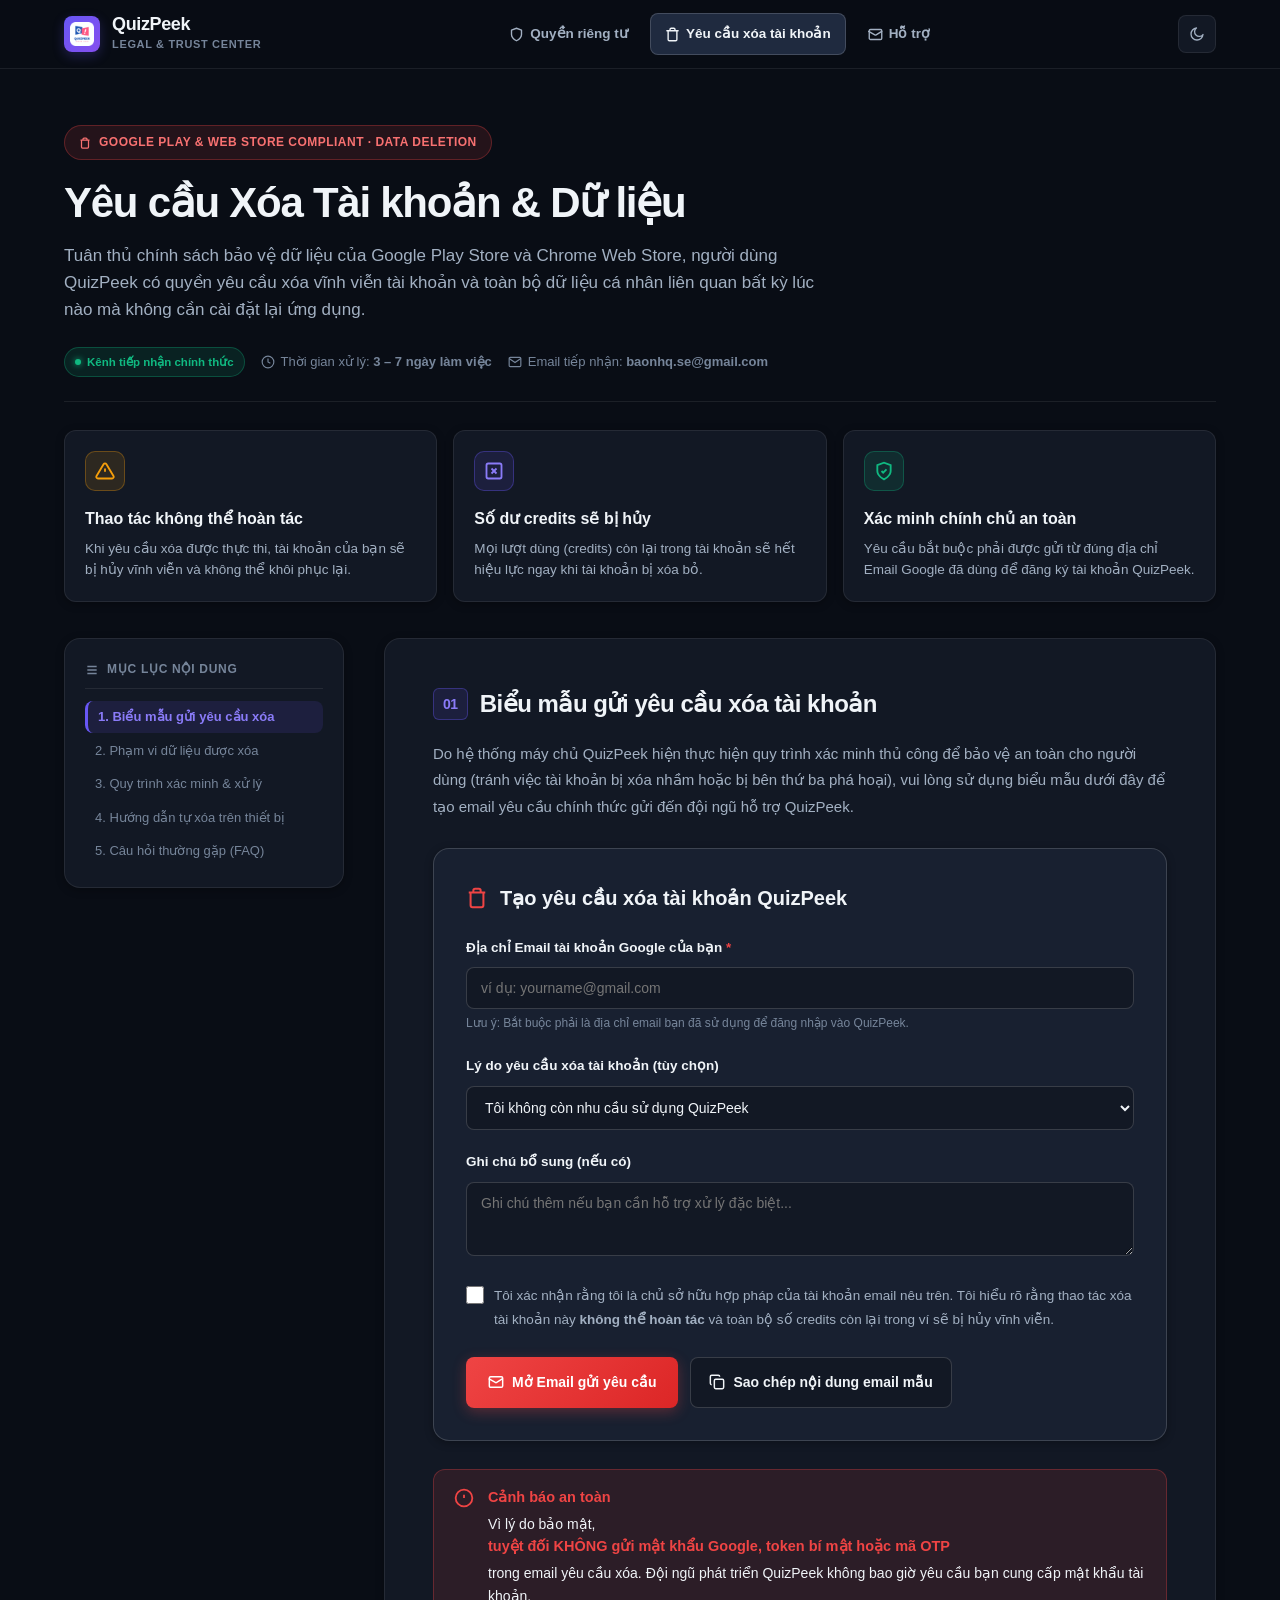
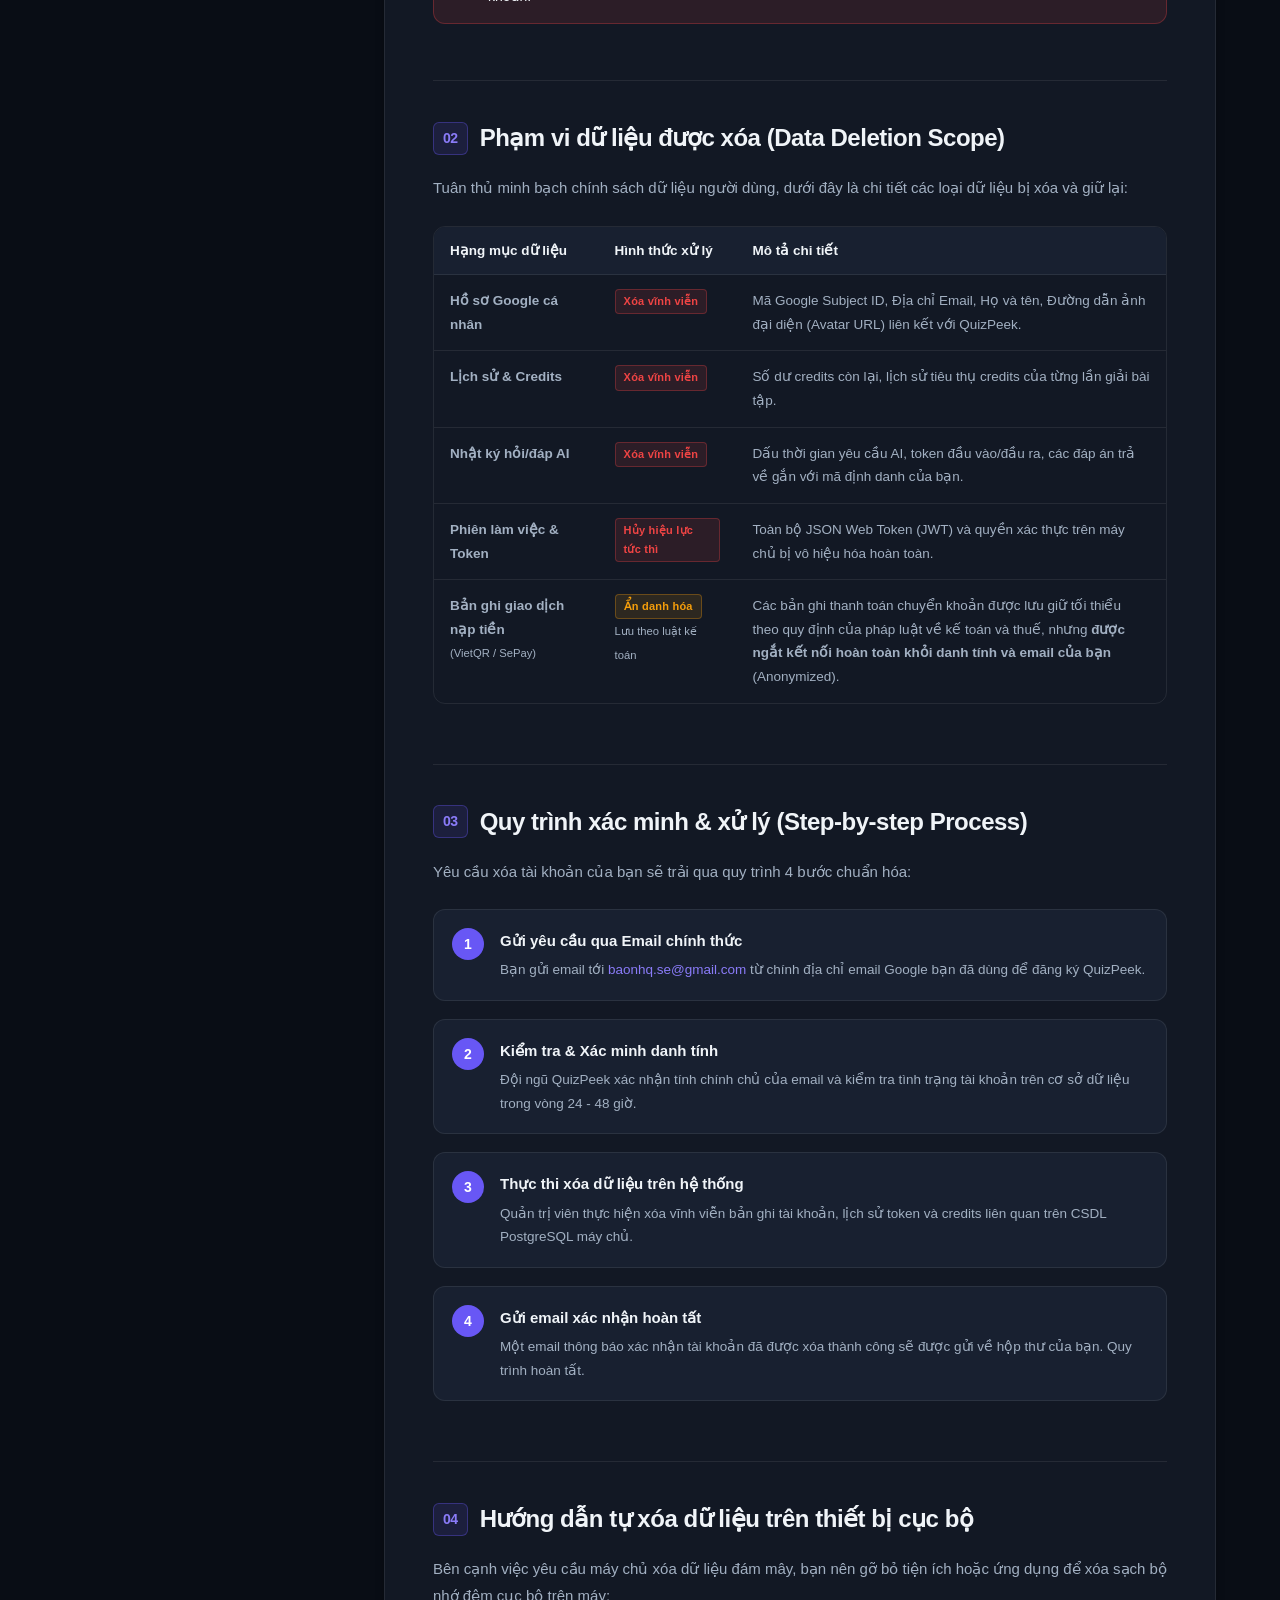
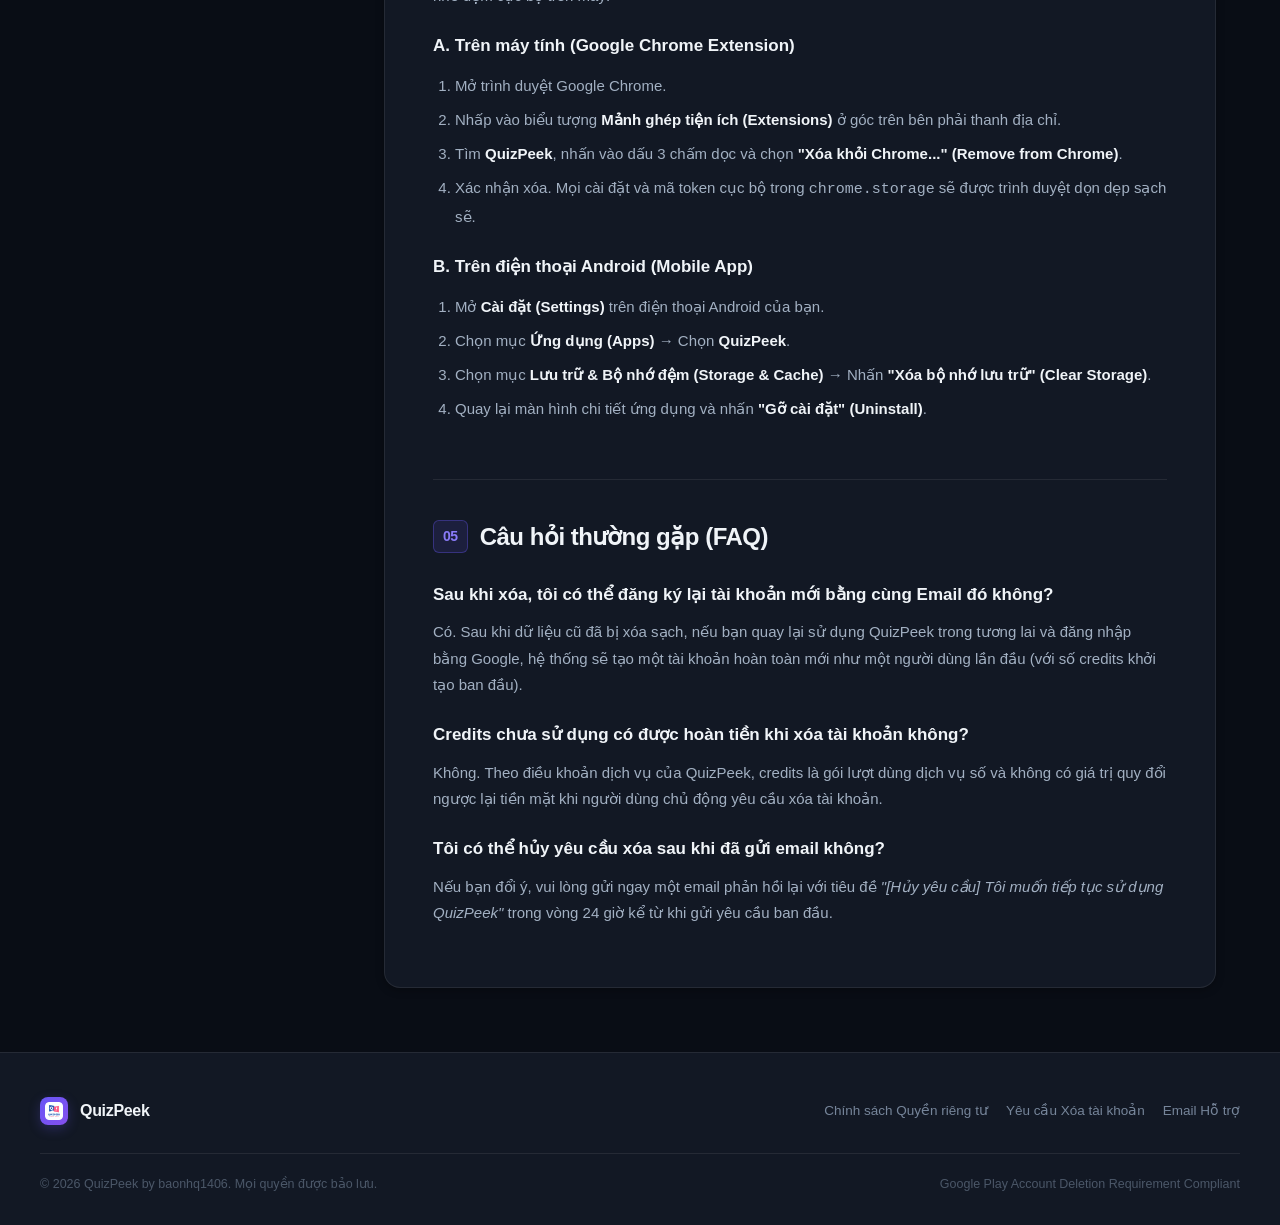
==== delete-account.html @ 77a344b2 "feat: nâng cấp giao diện Privacy Policy và bổ sung trang Yêu cầu xóa tài khoản (delete-account.html)" ====
<!doctype html>
<html lang="vi" data-theme="dark">
<head>
  <meta charset="UTF-8">
  <meta name="viewport" content="width=device-width, initial-scale=1.0">
  <meta name="description" content="Trang chính thức tiếp nhận yêu cầu xóa tài khoản và dữ liệu người dùng của QuizPeek - Tuân thủ chính sách Google Play Store và Chrome Web Store.">
  <meta name="author" content="QuizPeek Team (baonhq1406)">
  <link rel="icon" type="image/png" sizes="32x32" href="assets/icon32.png">
  <link rel="apple-touch-icon" sizes="128x128" href="assets/icon128.png">
  <title>Yêu cầu Xóa Tài khoản & Dữ liệu — QuizPeek Account Deletion</title>
  <link rel="stylesheet" href="style.css">
</head>

<body>
  <!-- ── Header & Navigation ── -->
  <header class="site-header">
    <div class="header-inner">
      <a href="index.html" class="brand-link" title="QuizPeek Legal Center">
        <div class="brand-logo-wrap">
          <img src="assets/logo.png" alt="QuizPeek Logo" class="brand-logo-img">
        </div>
        <div class="brand-text">
          <span class="brand-name">QuizPeek</span>
          <span class="brand-tag">Legal & Trust Center</span>
        </div>
      </a>

      <nav class="nav-menu" aria-label="Điều hướng">
        <a href="index.html" class="nav-link">
          <svg width="15" height="15" viewBox="0 0 24 24" fill="none" stroke="currentColor" stroke-width="2.2" stroke-linecap="round" stroke-linejoin="round">
            <path d="M12 22s8-4 8-10V5l-8-3-8 3v7c0 6 8 10 8 10z"/>
          </svg>
          <span>Quyền riêng tư</span>
        </a>
        <a href="delete-account.html" class="nav-link is-active">
          <svg width="15" height="15" viewBox="0 0 24 24" fill="none" stroke="currentColor" stroke-width="2.2" stroke-linecap="round" stroke-linejoin="round">
            <path d="M3 6h18m-2 0v14a2 2 0 0 1-2 2H7a2 2 0 0 1-2-2V6m3 0V4a2 2 0 0 1 2-2h4a2 2 0 0 1 2 2v2"/>
          </svg>
          <span>Yêu cầu xóa tài khoản</span>
        </a>
        <a href="mailto:baonhq.se@gmail.com" class="nav-link">
          <svg width="15" height="15" viewBox="0 0 24 24" fill="none" stroke="currentColor" stroke-width="2.2" stroke-linecap="round" stroke-linejoin="round">
            <rect width="20" height="16" x="2" y="4" rx="2"/>
            <path d="m22 7-8.97 5.7a1.94 1.94 0 0 1-2.06 0L1 7"/>
          </svg>
          <span>Hỗ trợ</span>
        </a>
      </nav>

      <div class="header-actions">
        <button id="themeToggle" class="theme-toggle-btn" type="button" aria-label="Chuyển chế độ sáng/tối" title="Đổi giao diện">
          <svg id="iconMoon" width="16" height="16" viewBox="0 0 24 24" fill="none" stroke="currentColor" stroke-width="2" stroke-linecap="round" stroke-linejoin="round">
            <path d="M21 12.79A9 9 0 1 1 11.21 3a7 7 0 1 0 9.79 9.79z"/>
          </svg>
          <svg id="iconSun" width="16" height="16" viewBox="0 0 24 24" fill="none" stroke="currentColor" stroke-width="2" stroke-linecap="round" stroke-linejoin="round" style="display: none;">
            <circle cx="12" cy="12" r="5"/>
            <line x1="12" y1="1" x2="12" y2="3"/>
            <line x1="12" y1="21" x2="12" y2="23"/>
            <line x1="4.22" y1="4.22" x2="5.64" y2="5.64"/>
            <line x1="18.36" y1="18.36" x2="19.78" y2="19.78"/>
            <line x1="1" y1="12" x2="3" y2="12"/>
            <line x1="21" y1="12" x2="23" y2="12"/>
            <line x1="4.22" y1="19.78" x2="5.64" y2="18.36"/>
            <line x1="18.36" y1="5.64" x2="19.78" y2="4.22"/>
          </svg>
        </button>
      </div>
    </div>
  </header>

  <!-- ── Hero Banner ── -->
  <section class="hero-section">
    <div class="hero-pill-badge red">
      <svg width="12" height="12" viewBox="0 0 24 24" fill="none" stroke="currentColor" stroke-width="2.5">
        <path d="M3 6h18m-2 0v14a2 2 0 0 1-2 2H7a2 2 0 0 1-2-2V6m3 0V4a2 2 0 0 1 2-2h4a2 2 0 0 1 2 2v2"/>
      </svg>
      <span>GOOGLE PLAY & WEB STORE COMPLIANT · DATA DELETION</span>
    </div>

    <h1 class="hero-title">Yêu cầu Xóa Tài khoản & Dữ liệu</h1>
    <p class="hero-subtitle">
      Tuân thủ chính sách bảo vệ dữ liệu của Google Play Store và Chrome Web Store, người dùng QuizPeek có quyền yêu cầu xóa vĩnh viễn tài khoản và toàn bộ dữ liệu cá nhân liên quan bất kỳ lúc nào mà không cần cài đặt lại ứng dụng.
    </p>

    <div class="hero-meta-bar">
      <div class="meta-item">
        <span class="status-badge">
          <span class="status-dot"></span>
          Kênh tiếp nhận chính thức
        </span>
      </div>
      <div class="meta-item">
        <svg width="14" height="14" viewBox="0 0 24 24" fill="none" stroke="currentColor" stroke-width="2"><circle cx="12" cy="12" r="10"/><polyline points="12 6 12 12 16 14"/></svg>
        <span>Thời gian xử lý: <strong>3 – 7 ngày làm việc</strong></span>
      </div>
      <div class="meta-item">
        <svg width="14" height="14" viewBox="0 0 24 24" fill="none" stroke="currentColor" stroke-width="2"><path d="M4 4h16c1.1 0 2 .9 2 2v12c0 1.1-.9 2-2 2H4c-1.1 0-2-.9-2-2V6c0-1.1.9-2 2-2z"/><polyline points="22,6 12,13 2,6"/></svg>
        <span>Email tiếp nhận: <strong>baonhq.se@gmail.com</strong></span>
      </div>
    </div>

    <!-- Highlights Grid -->
    <div class="highlights-grid">
      <div class="highlight-card">
        <div class="highlight-icon-wrap amber">
          <svg width="20" height="20" viewBox="0 0 24 24" fill="none" stroke="currentColor" stroke-width="2.2"><path d="M10.29 3.86L1.82 18a2 2 0 0 0 1.71 3h16.94a2 2 0 0 0 1.71-3L13.71 3.86a2 2 0 0 0-3.42 0z"/><line x1="12" y1="9" x2="12" y2="13"/><line x1="12" y1="17" x2="12.01" y2="17"/></svg>
        </div>
        <h3>Thao tác không thể hoàn tác</h3>
        <p>Khi yêu cầu xóa được thực thi, tài khoản của bạn sẽ bị hủy vĩnh viễn và không thể khôi phục lại.</p>
      </div>

      <div class="highlight-card">
        <div class="highlight-icon-wrap purple">
          <svg width="20" height="20" viewBox="0 0 24 24" fill="none" stroke="currentColor" stroke-width="2.2"><rect width="18" height="18" x="3" y="3" rx="2" ry="2"/><line x1="9" y1="9" x2="15" y2="15"/><line x1="15" y1="9" x2="9" y2="15"/></svg>
        </div>
        <h3>Số dư credits sẽ bị hủy</h3>
        <p>Mọi lượt dùng (credits) còn lại trong tài khoản sẽ hết hiệu lực ngay khi tài khoản bị xóa bỏ.</p>
      </div>

      <div class="highlight-card">
        <div class="highlight-icon-wrap green">
          <svg width="20" height="20" viewBox="0 0 24 24" fill="none" stroke="currentColor" stroke-width="2.2"><path d="M12 22s8-4 8-10V5l-8-3-8 3v7c0 6 8 10 8 10z"/><path d="m9 12 2 2 4-4"/></svg>
        </div>
        <h3>Xác minh chính chủ an toàn</h3>
        <p>Yêu cầu bắt buộc phải được gửi từ đúng địa chỉ Email Google đã dùng để đăng ký tài khoản QuizPeek.</p>
      </div>
    </div>
  </section>

  <!-- ── Main Content Layout ── -->
  <main class="main-wrapper">
    <!-- Sticky Sidebar -->
    <aside class="sidebar-nav" aria-label="Mục lục hướng dẫn">
      <div class="sidebar-title">
        <svg width="14" height="14" viewBox="0 0 24 24" fill="none" stroke="currentColor" stroke-width="2.2"><line x1="4" y1="6" x2="20" y2="6"/><line x1="4" y1="12" x2="20" y2="12"/><line x1="4" y1="18" x2="20" y2="18"/></svg>
        <span>Mục lục nội dung</span>
      </div>
      <ul class="toc-list" id="tocList">
        <li><a href="#del-form" class="toc-link is-active">1. Biểu mẫu gửi yêu cầu xóa</a></li>
        <li><a href="#del-data-scope" class="toc-link">2. Phạm vi dữ liệu được xóa</a></li>
        <li><a href="#del-process" class="toc-link">3. Quy trình xác minh & xử lý</a></li>
        <li><a href="#del-local" class="toc-link">4. Hướng dẫn tự xóa trên thiết bị</a></li>
        <li><a href="#del-faq" class="toc-link">5. Câu hỏi thường gặp (FAQ)</a></li>
      </ul>
    </aside>

    <!-- Document Article -->
    <article class="document-article">

      <!-- Section: Interactive Form -->
      <section class="article-section" id="del-form">
        <h2><span class="section-number">01</span> Biểu mẫu gửi yêu cầu xóa tài khoản</h2>
        <p>
          Do hệ thống máy chủ QuizPeek hiện thực hiện quy trình xác minh thủ công để bảo vệ an toàn cho người dùng (tránh việc tài khoản bị xóa nhầm hoặc bị bên thứ ba phá hoại), 
          vui lòng sử dụng biểu mẫu dưới đây để tạo email yêu cầu chính thức gửi đến đội ngũ hỗ trợ QuizPeek.
        </p>

        <div class="form-card">
          <div class="form-title-row">
            <svg width="22" height="22" viewBox="0 0 24 24" fill="none" stroke="currentColor" stroke-width="2.2" style="color: #ef4444;"><path d="M3 6h18m-2 0v14a2 2 0 0 1-2 2H7a2 2 0 0 1-2-2V6m3 0V4a2 2 0 0 1 2-2h4a2 2 0 0 1 2 2v2"/></svg>
            <h3>Tạo yêu cầu xóa tài khoản QuizPeek</h3>
          </div>

          <form id="deletionForm" onsubmit="handleFormSubmit(event)">
            <div class="form-group">
              <label for="userEmail" class="form-label">
                Địa chỉ Email tài khoản Google của bạn <span style="color: #ef4444;">*</span>
              </label>
              <input type="email" id="userEmail" class="form-input" placeholder="ví dụ: yourname@gmail.com" required autocomplete="email">
              <small style="color: var(--text-muted); font-size: 12px; margin-top: 4px; display: block;">
                Lưu ý: Bắt buộc phải là địa chỉ email bạn đã sử dụng để đăng nhập vào QuizPeek.
              </small>
            </div>

            <div class="form-group">
              <label for="deleteReason" class="form-label">Lý do yêu cầu xóa tài khoản (tùy chọn)</label>
              <select id="deleteReason" class="form-select">
                <option value="Không còn nhu cầu sử dụng QuizPeek">Tôi không còn nhu cầu sử dụng QuizPeek</option>
                <option value="Lo ngại về quyền riêng tư và bảo mật dữ liệu">Tôi muốn xóa dữ liệu vì lý do bảo mật / quyền riêng tư</option>
                <option value="Muốn đổi sang tài khoản Google khác">Tôi muốn chuyển đổi sang tài khoản Google khác</option>
                <option value="Khác">Lý do khác...</option>
              </select>
            </div>

            <div class="form-group">
              <label for="extraNotes" class="form-label">Ghi chú bổ sung (nếu có)</label>
              <textarea id="extraNotes" class="form-textarea" rows="3" placeholder="Ghi chú thêm nếu bạn cần hỗ trợ xử lý đặc biệt..."></textarea>
            </div>

            <label class="form-checkbox-label">
              <input type="checkbox" id="confirmCheckbox" required>
              <span>
                Tôi xác nhận rằng tôi là chủ sở hữu hợp pháp của tài khoản email nêu trên. Tôi hiểu rõ rằng thao tác xóa tài khoản này 
                <strong>không thể hoàn tác</strong> và toàn bộ số credits còn lại trong ví sẽ bị hủy vĩnh viễn.
              </span>
            </label>

            <div class="form-actions">
              <button type="submit" class="btn-primary danger" id="btnSendMail">
                <svg width="16" height="16" viewBox="0 0 24 24" fill="none" stroke="currentColor" stroke-width="2.2"><rect width="20" height="16" x="2" y="4" rx="2"/><path d="m22 7-8.97 5.7a1.94 1.94 0 0 1-2.06 0L1 7"/></svg>
                <span>Mở Email gửi yêu cầu</span>
              </button>

              <button type="button" class="btn-secondary" onclick="copyEmailTemplate()">
                <svg width="16" height="16" viewBox="0 0 24 24" fill="none" stroke="currentColor" stroke-width="2.2"><rect width="14" height="14" x="8" y="8" rx="2" ry="2"/><path d="M4 16c-1.1 0-2-.9-2-2V4c0-1.1.9-2 2-2h10c1.1 0 2 .9 2 2"/></svg>
                <span>Sao chép nội dung email mẫu</span>
              </button>
            </div>
          </form>
        </div>

        <div class="callout-box danger">
          <div class="callout-icon">
            <svg width="20" height="20" viewBox="0 0 24 24" fill="none" stroke="currentColor" stroke-width="2.2"><circle cx="12" cy="12" r="10"/><line x1="12" y1="8" x2="12" y2="12"/><line x1="12" y1="16" x2="12.01" y2="16"/></svg>
          </div>
          <div class="callout-content">
            <strong>Cảnh báo an toàn</strong>
            Vì lý do bảo mật, <strong>tuyệt đối KHÔNG gửi mật khẩu Google, token bí mật hoặc mã OTP</strong> trong email yêu cầu xóa. Đội ngũ phát triển QuizPeek không bao giờ yêu cầu bạn cung cấp mật khẩu tài khoản.
          </div>
        </div>
      </section>

      <!-- Section: Data Scope -->
      <section class="article-section" id="del-data-scope">
        <h2><span class="section-number">02</span> Phạm vi dữ liệu được xóa (Data Deletion Scope)</h2>
        <p>Tuân thủ minh bạch chính sách dữ liệu người dùng, dưới đây là chi tiết các loại dữ liệu bị xóa và giữ lại:</p>

        <div class="table-responsive">
          <table class="data-table">
            <thead>
              <tr>
                <th>Hạng mục dữ liệu</th>
                <th>Hình thức xử lý</th>
                <th>Mô tả chi tiết</th>
              </tr>
            </thead>
            <tbody>
              <tr>
                <td><strong>Hồ sơ Google cá nhân</strong></td>
                <td><span class="badge-tag no">Xóa vĩnh viễn</span></td>
                <td>Mã Google Subject ID, Địa chỉ Email, Họ và tên, Đường dẫn ảnh đại diện (Avatar URL) liên kết với QuizPeek.</td>
              </tr>
              <tr>
                <td><strong>Lịch sử & Credits</strong></td>
                <td><span class="badge-tag no">Xóa vĩnh viễn</span></td>
                <td>Số dư credits còn lại, lịch sử tiêu thụ credits của từng lần giải bài tập.</td>
              </tr>
              <tr>
                <td><strong>Nhật ký hỏi/đáp AI</strong></td>
                <td><span class="badge-tag no">Xóa vĩnh viễn</span></td>
                <td>Dấu thời gian yêu cầu AI, token đầu vào/đầu ra, các đáp án trả về gắn với mã định danh của bạn.</td>
              </tr>
              <tr>
                <td><strong>Phiên làm việc & Token</strong></td>
                <td><span class="badge-tag no">Hủy hiệu lực tức thì</span></td>
                <td>Toàn bộ JSON Web Token (JWT) và quyền xác thực trên máy chủ bị vô hiệu hóa hoàn toàn.</td>
              </tr>
              <tr>
                <td><strong>Bản ghi giao dịch nạp tiền</strong><br><small>(VietQR / SePay)</small></td>
                <td><span class="badge-tag temp">Ẩn danh hóa</span><br><small>Lưu theo luật kế toán</small></td>
                <td>Các bản ghi thanh toán chuyển khoản được lưu giữ tối thiểu theo quy định của pháp luật về kế toán và thuế, nhưng <strong>được ngắt kết nối hoàn toàn khỏi danh tính và email của bạn</strong> (Anonymized).</td>
              </tr>
            </tbody>
          </table>
        </div>
      </section>

      <!-- Section: Process -->
      <section class="article-section" id="del-process">
        <h2><span class="section-number">03</span> Quy trình xác minh & xử lý (Step-by-step Process)</h2>
        <p>Yêu cầu xóa tài khoản của bạn sẽ trải qua quy trình 4 bước chuẩn hóa:</p>

        <div class="steps-container">
          <div class="step-item">
            <div class="step-num">1</div>
            <div class="step-body">
              <h4>Gửi yêu cầu qua Email chính thức</h4>
              <p>Bạn gửi email tới <a href="mailto:baonhq.se@gmail.com">baonhq.se@gmail.com</a> từ chính địa chỉ email Google bạn đã dùng để đăng ký QuizPeek.</p>
            </div>
          </div>

          <div class="step-item">
            <div class="step-num">2</div>
            <div class="step-body">
              <h4>Kiểm tra & Xác minh danh tính</h4>
              <p>Đội ngũ QuizPeek xác nhận tính chính chủ của email và kiểm tra tình trạng tài khoản trên cơ sở dữ liệu trong vòng 24 - 48 giờ.</p>
            </div>
          </div>

          <div class="step-item">
            <div class="step-num">3</div>
            <div class="step-body">
              <h4>Thực thi xóa dữ liệu trên hệ thống</h4>
              <p>Quản trị viên thực hiện xóa vĩnh viễn bản ghi tài khoản, lịch sử token và credits liên quan trên CSDL PostgreSQL máy chủ.</p>
            </div>
          </div>

          <div class="step-item">
            <div class="step-num">4</div>
            <div class="step-body">
              <h4>Gửi email xác nhận hoàn tất</h4>
              <p>Một email thông báo xác nhận tài khoản đã được xóa thành công sẽ được gửi về hộp thư của bạn. Quy trình hoàn tất.</p>
            </div>
          </div>
        </div>
      </section>

      <!-- Section: Local Clean up -->
      <section class="article-section" id="del-local">
        <h2><span class="section-number">04</span> Hướng dẫn tự xóa dữ liệu trên thiết bị cục bộ</h2>
        <p>Bên cạnh việc yêu cầu máy chủ xóa dữ liệu đám mây, bạn nên gỡ bỏ tiện ích hoặc ứng dụng để xóa sạch bộ nhớ đệm cục bộ trên máy:</p>

        <h3>A. Trên máy tính (Google Chrome Extension)</h3>
        <ol>
          <li>Mở trình duyệt Google Chrome.</li>
          <li>Nhấp vào biểu tượng <strong>Mảnh ghép tiện ích (Extensions)</strong> ở góc trên bên phải thanh địa chỉ.</li>
          <li>Tìm <strong>QuizPeek</strong>, nhấn vào dấu 3 chấm dọc và chọn <strong>"Xóa khỏi Chrome..." (Remove from Chrome)</strong>.</li>
          <li>Xác nhận xóa. Mọi cài đặt và mã token cục bộ trong <code>chrome.storage</code> sẽ được trình duyệt dọn dẹp sạch sẽ.</li>
        </ol>

        <h3>B. Trên điện thoại Android (Mobile App)</h3>
        <ol>
          <li>Mở <strong>Cài đặt (Settings)</strong> trên điện thoại Android của bạn.</li>
          <li>Chọn mục <strong>Ứng dụng (Apps)</strong> &rarr; Chọn <strong>QuizPeek</strong>.</li>
          <li>Chọn mục <strong>Lưu trữ & Bộ nhớ đệm (Storage & Cache)</strong> &rarr; Nhấn <strong>"Xóa bộ nhớ lưu trữ" (Clear Storage)</strong>.</li>
          <li>Quay lại màn hình chi tiết ứng dụng và nhấn <strong>"Gỡ cài đặt" (Uninstall)</strong>.</li>
        </ol>
      </section>

      <!-- Section: FAQ -->
      <section class="article-section" id="del-faq">
        <h2><span class="section-number">05</span> Câu hỏi thường gặp (FAQ)</h2>
        
        <h3>Sau khi xóa, tôi có thể đăng ký lại tài khoản mới bằng cùng Email đó không?</h3>
        <p>
          Có. Sau khi dữ liệu cũ đã bị xóa sạch, nếu bạn quay lại sử dụng QuizPeek trong tương lai và đăng nhập bằng Google, 
          hệ thống sẽ tạo một tài khoản hoàn toàn mới như một người dùng lần đầu (với số credits khởi tạo ban đầu).
        </p>

        <h3>Credits chưa sử dụng có được hoàn tiền khi xóa tài khoản không?</h3>
        <p>
          Không. Theo điều khoản dịch vụ của QuizPeek, credits là gói lượt dùng dịch vụ số và không có giá trị quy đổi ngược lại tiền mặt khi người dùng chủ động yêu cầu xóa tài khoản.
        </p>

        <h3>Tôi có thể hủy yêu cầu xóa sau khi đã gửi email không?</h3>
        <p>
          Nếu bạn đổi ý, vui lòng gửi ngay một email phản hồi lại với tiêu đề <em>"[Hủy yêu cầu] Tôi muốn tiếp tục sử dụng QuizPeek"</em> trong vòng 24 giờ kể từ khi gửi yêu cầu ban đầu.
        </p>
      </section>

    </article>
  </main>

  <!-- ── Footer ── -->
  <footer class="site-footer">
    <div class="footer-inner">
      <div class="footer-top">
        <div class="brand-link">
          <div class="brand-logo-wrap" style="width: 28px; height: 28px;">
            <img src="assets/logo.png" alt="QuizPeek Logo" class="brand-logo-img" style="width: 18px; height: 18px;">
          </div>
          <span class="brand-name" style="font-size: 16px;">QuizPeek</span>
        </div>
        <div class="footer-links">
          <a href="index.html">Chính sách Quyền riêng tư</a>
          <a href="delete-account.html">Yêu cầu Xóa tài khoản</a>
          <a href="mailto:baonhq.se@gmail.com">Email Hỗ trợ</a>
        </div>
      </div>
      <div class="footer-bottom">
        <span>© 2026 QuizPeek by baonhq1406. Mọi quyền được bảo lưu.</span>
        <span>Google Play Account Deletion Requirement Compliant</span>
      </div>
    </div>
  </footer>

  <!-- Toast Notification -->
  <div id="toast" class="toast-msg" role="status" aria-live="polite">
    <svg width="18" height="18" viewBox="0 0 24 24" fill="none" stroke="currentColor" stroke-width="2.5" style="color: #10b981;"><polyline points="20 6 9 17 4 12"/></svg>
    <span id="toastText">Đã sao chép nội dung email vào bộ nhớ tạm!</span>
  </div>

  <!-- ── Client Scripts ── -->
  <script>
    // Theme toggle
    const themeToggleBtn = document.getElementById("themeToggle");
    const iconMoon = document.getElementById("iconMoon");
    const iconSun = document.getElementById("iconSun");
    const htmlEl = document.documentElement;

    function applyTheme(theme) {
      htmlEl.setAttribute("data-theme", theme);
      if (theme === "light") {
        iconMoon.style.display = "none";
        iconSun.style.display = "block";
      } else {
        iconMoon.style.display = "block";
        iconSun.style.display = "none";
      }
      localStorage.setItem("quizpeek_theme", theme);
    }

    const savedTheme = localStorage.getItem("quizpeek_theme") || "dark";
    applyTheme(savedTheme);

    themeToggleBtn.addEventListener("click", () => {
      const current = htmlEl.getAttribute("data-theme");
      applyTheme(current === "light" ? "dark" : "light");
    });

    // Toast helper
    function showToast(message) {
      const toast = document.getElementById("toast");
      const toastText = document.getElementById("toastText");
      toastText.textContent = message;
      toast.classList.add("show");
      setTimeout(() => {
        toast.classList.remove("show");
      }, 3500);
    }

    // Build Email mailto URI and body
    function buildEmailData() {
      const email = document.getElementById("userEmail").value.trim() || "[Điền email của bạn]";
      const reason = document.getElementById("deleteReason").value;
      const notes = document.getElementById("extraNotes").value.trim();

      const subject = encodeURIComponent(`[QuizPeek] Yêu cầu xóa tài khoản và dữ liệu cá nhân - ${email}`);
      const bodyText = `Kính gửi Đội ngũ Hỗ trợ QuizPeek,

Tôi gửi thư này từ địa chỉ email chính chủ đã đăng ký sử dụng QuizPeek để yêu cầu xóa vĩnh viễn tài khoản và toàn bộ dữ liệu cá nhân liên quan của tôi trên hệ thống.

Thông tin chi tiết yêu cầu:
- Email tài khoản QuizPeek: ${email}
- Lý do yêu cầu xóa: ${reason}
${notes ? `- Ghi chú thêm: ${notes}\n` : ""}
Tôi hiểu rằng:
1. Thao tác xóa tài khoản là vĩnh viễn và không thể khôi phục lại.
2. Toàn bộ số lượt dùng (credits) còn lại trong tài khoản sẽ bị hủy bỏ.
3. Toàn bộ phiên đăng nhập và quyền truy cập sẽ bị ngắt kết nối.

Rất mong đội ngũ QuizPeek xác nhận và tiến hành xóa dữ liệu của tôi theo quy định của Google Play Store và Chính sách quyền riêng tư.

Xin chân thành cảm ơn!
Người yêu cầu: ${email}`;

      const mailtoUrl = `mailto:baonhq.se@gmail.com?subject=${subject}&body=${encodeURIComponent(bodyText)}`;
      return { mailtoUrl, bodyText };
    }

    function handleFormSubmit(e) {
      e.preventDefault();
      const emailInput = document.getElementById("userEmail");
      if (!emailInput.value.trim()) {
        alert("Vui lòng nhập địa chỉ email tài khoản Google của bạn.");
        emailInput.focus();
        return;
      }
      const { mailtoUrl } = buildEmailData();
      window.location.href = mailtoUrl;
      showToast("Đang mở trình gửi email mặc định của bạn...");
    }

    function copyEmailTemplate() {
      const { bodyText } = buildEmailData();
      if (navigator.clipboard && navigator.clipboard.writeText) {
        navigator.clipboard.writeText(bodyText).then(() => {
          showToast("Đã sao chép nội dung email mẫu vào bộ nhớ tạm!");
        }).catch(() => {
          fallbackCopyText(bodyText);
        });
      } else {
        fallbackCopyText(bodyText);
      }
    }

    function fallbackCopyText(text) {
      const textArea = document.createElement("textarea");
      textArea.value = text;
      document.body.appendChild(textArea);
      textArea.select();
      try {
        document.execCommand("copy");
        showToast("Đã sao chép nội dung email mẫu!");
      } catch (err) {
        alert("Không thể tự động sao chép. Bạn vui lòng tự sao chép văn bản.");
      }
      document.body.removeChild(textArea);
    }
  </script>
</body>
</html>
---- style.css ----
/* ═══════════════════════════════════════════════════════════════════
   QuizPeek — Legal & Privacy Center Stylesheet
   Modern SaaS Design with Dark & Light Themes
   ═══════════════════════════════════════════════════════════════════ */

:root {
  /* Dark Theme (Default) */
  --bg: #090d15;
  --bg-gradient: radial-gradient(circle at 50% 0%, rgba(104, 87, 245, 0.15), transparent 50%),
                 radial-gradient(circle at 90% 20%, rgba(16, 185, 129, 0.08), transparent 40%),
                 #090d15;
  --surface: #121824;
  --surface-hover: #182030;
  --surface2: #182030;
  --surface3: #1f2a3f;
  --border: rgba(255, 255, 255, 0.08);
  --border-strong: rgba(255, 255, 255, 0.16);
  --border-focus: rgba(138, 123, 248, 0.6);
  
  --text: #f0f4f8;
  --text-sub: #a2b0c2;
  --text-muted: #76859a;
  --text-dim: #4b5768;
  
  --accent: #6857f5;
  --accent-light: #8a7bf8;
  --accent-soft: rgba(104, 87, 245, 0.12);
  --accent-border: rgba(104, 87, 245, 0.35);
  --accent-glow: rgba(104, 87, 245, 0.25);
  
  --green: #10b981;
  --green-soft: rgba(16, 185, 129, 0.12);
  --green-border: rgba(16, 185, 129, 0.3);
  
  --amber: #f59e0b;
  --amber-soft: rgba(245, 158, 11, 0.12);
  --amber-border: rgba(245, 158, 11, 0.3);
  
  --red: #ef4444;
  --red-soft: rgba(239, 68, 68, 0.12);
  --red-border: rgba(239, 68, 68, 0.3);
  
  --cyan: #06b6d4;
  --cyan-soft: rgba(6, 182, 212, 0.12);
  --cyan-border: rgba(6, 182, 212, 0.3);

  --radius-sm: 8px;
  --radius-md: 12px;
  --radius-lg: 16px;
  --radius-xl: 24px;
  
  --shadow-sm: 0 2px 8px rgba(0, 0, 0, 0.3);
  --shadow-md: 0 8px 24px rgba(0, 0, 0, 0.4);
  --shadow-glow: 0 0 30px rgba(104, 87, 245, 0.2);

  --transition: all 0.2s cubic-bezier(0.16, 1, 0.3, 1);
  --font: "Inter", -apple-system, BlinkMacSystemFont, "Segoe UI", Roboto, "Helvetica Neue", Arial, sans-serif;
}

html[data-theme="light"] {
  --bg: #f8fafc;
  --bg-gradient: radial-gradient(circle at 50% 0%, rgba(104, 87, 245, 0.08), transparent 50%),
                 radial-gradient(circle at 90% 20%, rgba(16, 185, 129, 0.05), transparent 40%),
                 #f8fafc;
  --surface: #ffffff;
  --surface-hover: #f1f5f9;
  --surface2: #f1f5f9;
  --surface3: #e2e8f0;
  --border: rgba(0, 0, 0, 0.08);
  --border-strong: rgba(0, 0, 0, 0.16);
  --border-focus: rgba(104, 87, 245, 0.6);
  
  --text: #0f172a;
  --text-sub: #334155;
  --text-muted: #64748b;
  --text-dim: #94a3b8;
  
  --accent: #5b49ec;
  --accent-light: #7565f3;
  --accent-soft: rgba(91, 73, 236, 0.08);
  --accent-border: rgba(91, 73, 236, 0.25);
  --accent-glow: rgba(91, 73, 236, 0.15);
  
  --green: #059669;
  --green-soft: rgba(5, 150, 105, 0.08);
  --green-border: rgba(5, 150, 105, 0.25);
  
  --amber: #d97706;
  --amber-soft: rgba(217, 119, 6, 0.08);
  --amber-border: rgba(217, 119, 6, 0.25);
  
  --red: #dc2626;
  --red-soft: rgba(220, 38, 38, 0.08);
  --red-border: rgba(220, 38, 38, 0.25);
  
  --cyan: #0891b2;
  --cyan-soft: rgba(8, 145, 178, 0.08);
  --cyan-border: rgba(8, 145, 178, 0.25);

  --shadow-sm: 0 2px 6px rgba(0, 0, 0, 0.05);
  --shadow-md: 0 8px 24px rgba(0, 0, 0, 0.07);
  --shadow-glow: 0 0 24px rgba(91, 73, 236, 0.1);
}

/* ─── Base Reset ─────────────────────────────────────────── */
*, *::before, *::after {
  box-sizing: border-box;
  margin: 0;
  padding: 0;
}

html {
  scroll-behavior: smooth;
  scroll-padding-top: 90px;
}

body {
  font-family: var(--font);
  background: var(--bg);
  background-image: var(--bg-gradient);
  background-attachment: fixed;
  color: var(--text);
  line-height: 1.75;
  font-size: 15px;
  -webkit-font-smoothing: antialiased;
  -moz-osx-font-smoothing: grayscale;
  min-height: 100vh;
  display: flex;
  flex-direction: column;
}

a {
  color: var(--accent-light);
  text-decoration: none;
  transition: var(--transition);
}

a:hover {
  color: var(--text);
  text-decoration: underline;
}

button {
  font: inherit;
  border: 0;
  outline: 0;
  cursor: pointer;
  background: transparent;
}

/* ─── Header & Navigation ────────────────────────────────── */
.site-header {
  position: sticky;
  top: 0;
  z-index: 100;
  background: rgba(9, 13, 21, 0.82);
  backdrop-filter: blur(16px);
  -webkit-backdrop-filter: blur(16px);
  border-bottom: 1px solid var(--border);
  transition: var(--transition);
}

html[data-theme="light"] .site-header {
  background: rgba(255, 255, 255, 0.85);
}

.header-inner {
  max-width: 1200px;
  margin: 0 auto;
  padding: 0 24px;
  height: 68px;
  display: flex;
  align-items: center;
  justify-content: space-between;
  gap: 16px;
}

.brand-link {
  display: flex;
  align-items: center;
  gap: 12px;
  text-decoration: none;
  color: var(--text);
}

.brand-logo-wrap {
  width: 36px;
  height: 36px;
  border-radius: var(--radius-sm);
  background: linear-gradient(135deg, var(--accent) 0%, #854fee 100%);
  display: flex;
  align-items: center;
  justify-content: center;
  box-shadow: 0 4px 12px var(--accent-glow);
  overflow: hidden;
  flex: none;
}

.brand-logo-img {
  width: 24px;
  height: 24px;
  object-fit: contain;
}

.brand-text {
  display: flex;
  flex-direction: column;
}

.brand-name {
  font-size: 18px;
  font-weight: 800;
  letter-spacing: -0.02em;
  color: var(--text);
  line-height: 1.2;
}

.brand-tag {
  font-size: 11px;
  font-weight: 600;
  color: var(--text-muted);
  text-transform: uppercase;
  letter-spacing: 0.06em;
}

.nav-menu {
  display: flex;
  align-items: center;
  gap: 8px;
}

.nav-link {
  display: inline-flex;
  align-items: center;
  gap: 6px;
  padding: 8px 14px;
  border-radius: var(--radius-sm);
  font-size: 13.5px;
  font-weight: 600;
  color: var(--text-sub);
  text-decoration: none;
  transition: var(--transition);
}

.nav-link:hover {
  color: var(--text);
  background: var(--surface2);
  text-decoration: none;
}

.nav-link.is-active {
  color: var(--text);
  background: var(--surface3);
  border: 1px solid var(--border-strong);
}

.header-actions {
  display: flex;
  align-items: center;
  gap: 10px;
}

.theme-toggle-btn {
  width: 38px;
  height: 38px;
  border-radius: var(--radius-sm);
  border: 1px solid var(--border);
  background: var(--surface);
  color: var(--text-sub);
  display: grid;
  place-items: center;
  transition: var(--transition);
}

.theme-toggle-btn:hover {
  background: var(--surface2);
  color: var(--accent-light);
  border-color: var(--accent-border);
  transform: translateY(-1px);
}

/* ─── Hero Section ───────────────────────────────────────── */
.hero-section {
  padding: 56px 24px 36px;
  max-width: 1200px;
  margin: 0 auto;
  width: 100%;
}

.hero-pill-badge {
  display: inline-flex;
  align-items: center;
  gap: 8px;
  padding: 6px 14px;
  border-radius: 999px;
  background: var(--accent-soft);
  border: 1px solid var(--accent-border);
  color: var(--accent-light);
  font-size: 12px;
  font-weight: 700;
  letter-spacing: 0.04em;
  text-transform: uppercase;
  margin-bottom: 18px;
}

.hero-pill-badge.red {
  background: var(--red-soft);
  border-color: var(--red-border);
  color: #f87171;
}

.hero-title {
  font-size: 42px;
  font-weight: 900;
  line-height: 1.18;
  letter-spacing: -0.03em;
  color: var(--text);
  margin-bottom: 14px;
}

.hero-subtitle {
  font-size: 17px;
  line-height: 1.6;
  color: var(--text-sub);
  max-width: 760px;
  margin-bottom: 24px;
}

.hero-meta-bar {
  display: flex;
  flex-wrap: wrap;
  align-items: center;
  gap: 16px;
  font-size: 13px;
  color: var(--text-muted);
  padding-bottom: 24px;
  border-bottom: 1px solid var(--border);
}

.meta-item {
  display: flex;
  align-items: center;
  gap: 6px;
}

.status-badge {
  display: inline-flex;
  align-items: center;
  gap: 6px;
  padding: 4px 10px;
  border-radius: 999px;
  background: var(--green-soft);
  border: 1px solid var(--green-border);
  color: var(--green);
  font-size: 11.5px;
  font-weight: 700;
}

.status-dot {
  width: 6px;
  height: 6px;
  border-radius: 50%;
  background: currentColor;
  box-shadow: 0 0 6px currentColor;
}

/* ─── Highlights Cards Grid ──────────────────────────────── */
.highlights-grid {
  display: grid;
  grid-template-columns: repeat(auto-fit, minmax(260px, 1fr));
  gap: 16px;
  margin-top: 28px;
}

.highlight-card {
  padding: 20px;
  background: var(--surface);
  border: 1px solid var(--border);
  border-radius: var(--radius-md);
  box-shadow: var(--shadow-sm);
  transition: var(--transition);
}

.highlight-card:hover {
  transform: translateY(-2px);
  border-color: var(--border-strong);
  box-shadow: var(--shadow-md);
}

.highlight-icon-wrap {
  width: 40px;
  height: 40px;
  border-radius: 10px;
  display: grid;
  place-items: center;
  margin-bottom: 14px;
}

.highlight-icon-wrap.purple {
  background: var(--accent-soft);
  border: 1px solid var(--accent-border);
  color: var(--accent-light);
}

.highlight-icon-wrap.green {
  background: var(--green-soft);
  border: 1px solid var(--green-border);
  color: var(--green);
}

.highlight-icon-wrap.amber {
  background: var(--amber-soft);
  border: 1px solid var(--amber-border);
  color: var(--amber);
}

.highlight-icon-wrap.cyan {
  background: var(--cyan-soft);
  border: 1px solid var(--cyan-border);
  color: var(--cyan);
}

.highlight-card h3 {
  font-size: 16px;
  font-weight: 750;
  color: var(--text);
  margin-bottom: 6px;
}

.highlight-card p {
  font-size: 13.5px;
  color: var(--text-sub);
  line-height: 1.55;
  margin: 0;
}

/* ─── Main Content Layout (Sidebar + Article) ────────────── */
.main-wrapper {
  max-width: 1200px;
  margin: 0 auto;
  padding: 0 24px 64px;
  display: grid;
  grid-template-columns: 280px 1fr;
  gap: 40px;
  align-items: start;
  width: 100%;
}

/* ─── Sticky Sidebar / Table of Contents ─────────────────── */
.sidebar-nav {
  position: sticky;
  top: 88px;
  background: var(--surface);
  border: 1px solid var(--border);
  border-radius: var(--radius-lg);
  padding: 20px;
  box-shadow: var(--shadow-sm);
  max-height: calc(100vh - 110px);
  overflow-y: auto;
}

.sidebar-title {
  font-size: 12px;
  font-weight: 800;
  text-transform: uppercase;
  letter-spacing: 0.06em;
  color: var(--text-muted);
  margin-bottom: 12px;
  padding-bottom: 8px;
  border-bottom: 1px solid var(--border);
  display: flex;
  align-items: center;
  gap: 8px;
}

.toc-list {
  list-style: none;
  display: flex;
  flex-direction: column;
  gap: 2px;
}

.toc-link {
  display: block;
  padding: 7px 10px;
  border-radius: var(--radius-sm);
  font-size: 13px;
  font-weight: 500;
  color: var(--text-muted);
  text-decoration: none;
  line-height: 1.35;
  transition: var(--transition);
}

.toc-link:hover {
  color: var(--text);
  background: var(--surface2);
  text-decoration: none;
}

.toc-link.is-active {
  color: var(--accent-light);
  background: var(--accent-soft);
  font-weight: 700;
  border-left: 3px solid var(--accent);
}

/* ─── Article Document ───────────────────────────────────── */
.document-article {
  background: var(--surface);
  border: 1px solid var(--border);
  border-radius: var(--radius-lg);
  padding: 44px 48px;
  box-shadow: var(--shadow-sm);
}

.article-section {
  padding-bottom: 36px;
  margin-bottom: 36px;
  border-bottom: 1px solid var(--border);
}

.article-section:last-child {
  padding-bottom: 0;
  margin-bottom: 0;
  border-bottom: 0;
}

.article-section h2 {
  font-size: 24px;
  font-weight: 800;
  letter-spacing: -0.02em;
  color: var(--text);
  margin-bottom: 16px;
  display: flex;
  align-items: center;
  gap: 12px;
  scroll-margin-top: 90px;
}

.section-number {
  font-size: 14px;
  font-weight: 800;
  color: var(--accent-light);
  background: var(--accent-soft);
  padding: 3px 9px;
  border-radius: 6px;
  border: 1px solid var(--accent-border);
}

.article-section h3 {
  font-size: 17px;
  font-weight: 750;
  color: var(--text);
  margin: 22px 0 10px;
}

.article-section p {
  color: var(--text-sub);
  margin-bottom: 16px;
  font-size: 15px;
}

.article-section ul, .article-section ol {
  margin: 12px 0 20px 22px;
  color: var(--text-sub);
}

.article-section li {
  margin-bottom: 8px;
}

.article-section li strong {
  color: var(--text);
}

/* ─── Callout Boxes ──────────────────────────────────────── */
.callout-box {
  padding: 16px 20px;
  margin: 20px 0;
  border-radius: var(--radius-md);
  font-size: 14px;
  line-height: 1.6;
  display: flex;
  gap: 14px;
  align-items: flex-start;
}

.callout-icon {
  flex: none;
  margin-top: 2px;
}

.callout-content {
  flex: 1;
}

.callout-content strong {
  display: block;
  font-size: 14.5px;
  margin-bottom: 4px;
}

.callout-box.info {
  background: var(--accent-soft);
  border: 1px solid var(--accent-border);
  color: var(--text);
}
.callout-box.info .callout-icon { color: var(--accent-light); }
.callout-box.info strong { color: var(--accent-light); }

.callout-box.success {
  background: var(--green-soft);
  border: 1px solid var(--green-border);
  color: var(--text);
}
.callout-box.success .callout-icon { color: var(--green); }
.callout-box.success strong { color: var(--green); }

.callout-box.warning {
  background: var(--amber-soft);
  border: 1px solid var(--amber-border);
  color: var(--text);
}
.callout-box.warning .callout-icon { color: var(--amber); }
.callout-box.warning strong { color: var(--amber); }

.callout-box.danger {
  background: var(--red-soft);
  border: 1px solid var(--red-border);
  color: var(--text);
}
.callout-box.danger .callout-icon { color: var(--red); }
.callout-box.danger strong { color: var(--red); }

/* ─── Transparency Table ─────────────────────────────────── */
.table-responsive {
  width: 100%;
  overflow-x: auto;
  margin: 24px 0;
  border-radius: var(--radius-md);
  border: 1px solid var(--border);
}

.data-table {
  width: 100%;
  border-collapse: collapse;
  font-size: 13.5px;
  text-align: left;
}

.data-table th {
  background: var(--surface2);
  color: var(--text);
  font-weight: 750;
  padding: 12px 16px;
  border-bottom: 1px solid var(--border);
  white-space: nowrap;
}

.data-table td {
  padding: 14px 16px;
  border-bottom: 1px solid var(--border);
  color: var(--text-sub);
  vertical-align: top;
}

.data-table tr:last-child td {
  border-bottom: 0;
}

.data-table tr:hover td {
  background: var(--surface2);
}

.badge-tag {
  display: inline-block;
  padding: 2px 8px;
  border-radius: 4px;
  font-size: 11px;
  font-weight: 700;
  letter-spacing: 0.02em;
}

.badge-tag.yes {
  background: var(--green-soft);
  color: var(--green);
  border: 1px solid var(--green-border);
}

.badge-tag.no {
  background: var(--red-soft);
  color: var(--red);
  border: 1px solid var(--red-border);
}

.badge-tag.temp {
  background: var(--amber-soft);
  color: var(--amber);
  border: 1px solid var(--amber-border);
}

/* ─── Interactive Form (delete-account.html) ─────────────── */
.form-card {
  background: var(--surface2);
  border: 1px solid var(--border-strong);
  border-radius: var(--radius-lg);
  padding: 32px;
  margin: 28px 0;
  box-shadow: var(--shadow-sm);
}

.form-title-row {
  display: flex;
  align-items: center;
  gap: 12px;
  margin-bottom: 20px;
}

.form-title-row h3 {
  margin: 0;
  font-size: 20px;
  font-weight: 800;
  color: var(--text);
}

.form-group {
  margin-bottom: 20px;
}

.form-label {
  display: block;
  font-size: 13.5px;
  font-weight: 700;
  color: var(--text);
  margin-bottom: 8px;
}

.form-input, .form-select, .form-textarea {
  width: 100%;
  padding: 12px 14px;
  border-radius: var(--radius-sm);
  background: var(--surface);
  border: 1px solid var(--border-strong);
  color: var(--text);
  font-family: inherit;
  font-size: 14px;
  transition: var(--transition);
}

.form-input:focus, .form-select:focus, .form-textarea:focus {
  border-color: var(--accent-light);
  box-shadow: 0 0 0 3px var(--accent-soft);
  outline: none;
}

.form-checkbox-label {
  display: flex;
  align-items: flex-start;
  gap: 10px;
  cursor: pointer;
  font-size: 13.5px;
  color: var(--text-sub);
  margin-top: 14px;
}

.form-checkbox-label input[type="checkbox"] {
  width: 18px;
  height: 18px;
  margin-top: 2px;
  accent-color: var(--red);
  cursor: pointer;
  flex: none;
}

.form-actions {
  display: flex;
  flex-wrap: wrap;
  gap: 12px;
  margin-top: 26px;
}

.btn-primary {
  display: inline-flex;
  align-items: center;
  justify-content: center;
  gap: 8px;
  padding: 12px 22px;
  border-radius: var(--radius-sm);
  font-size: 14px;
  font-weight: 750;
  background: linear-gradient(135deg, var(--accent) 0%, #7c3aed 100%);
  color: #ffffff;
  box-shadow: 0 4px 14px var(--accent-glow);
  transition: var(--transition);
  text-decoration: none;
}

.btn-primary:hover {
  transform: translateY(-2px);
  box-shadow: 0 6px 20px rgba(104, 87, 245, 0.4);
  color: #ffffff;
  text-decoration: none;
}

.btn-primary.danger {
  background: linear-gradient(135deg, #ef4444 0%, #dc2626 100%);
  box-shadow: 0 4px 14px rgba(239, 68, 68, 0.3);
}

.btn-primary.danger:hover {
  box-shadow: 0 6px 20px rgba(239, 68, 68, 0.45);
}

.btn-secondary {
  display: inline-flex;
  align-items: center;
  justify-content: center;
  gap: 8px;
  padding: 12px 18px;
  border-radius: var(--radius-sm);
  font-size: 14px;
  font-weight: 650;
  background: var(--surface);
  border: 1px solid var(--border-strong);
  color: var(--text);
  transition: var(--transition);
  text-decoration: none;
}

.btn-secondary:hover {
  background: var(--surface-hover);
  border-color: var(--text-muted);
  text-decoration: none;
}

/* ─── Steps Guide (Step by Step) ─────────────────────────── */
.steps-container {
  display: flex;
  flex-direction: column;
  gap: 18px;
  margin: 24px 0;
}

.step-item {
  display: flex;
  gap: 16px;
  align-items: flex-start;
  padding: 18px;
  background: var(--surface2);
  border: 1px solid var(--border);
  border-radius: var(--radius-md);
}

.step-num {
  width: 32px;
  height: 32px;
  border-radius: 50%;
  background: var(--accent);
  color: #ffffff;
  font-weight: 800;
  font-size: 14px;
  display: grid;
  place-items: center;
  flex: none;
}

.step-body h4 {
  font-size: 15px;
  font-weight: 750;
  color: var(--text);
  margin-bottom: 4px;
}

.step-body p {
  font-size: 13.5px;
  color: var(--text-sub);
  margin: 0;
}

/* ─── Footer ─────────────────────────────────────────────── */
.site-footer {
  margin-top: auto;
  border-top: 1px solid var(--border);
  background: var(--surface);
  padding: 44px 24px 32px;
}

.footer-inner {
  max-width: 1200px;
  margin: 0 auto;
  display: flex;
  flex-direction: column;
  gap: 28px;
}

.footer-top {
  display: flex;
  flex-wrap: wrap;
  align-items: center;
  justify-content: space-between;
  gap: 20px;
}

.footer-links {
  display: flex;
  flex-wrap: wrap;
  gap: 18px;
}

.footer-links a {
  font-size: 13.5px;
  color: var(--text-muted);
  text-decoration: none;
}

.footer-links a:hover {
  color: var(--text);
  text-decoration: underline;
}

.footer-bottom {
  display: flex;
  flex-wrap: wrap;
  align-items: center;
  justify-content: space-between;
  gap: 12px;
  font-size: 12.5px;
  color: var(--text-dim);
  border-top: 1px solid var(--border);
  padding-top: 20px;
}

/* ─── Toast Notification ─────────────────────────────────── */
.toast-msg {
  position: fixed;
  bottom: 24px;
  right: 24px;
  padding: 12px 20px;
  background: var(--surface);
  border: 1px solid var(--green-border);
  color: var(--text);
  border-radius: var(--radius-sm);
  box-shadow: var(--shadow-md);
  font-size: 13.5px;
  font-weight: 600;
  display: flex;
  align-items: center;
  gap: 10px;
  z-index: 1000;
  transform: translateY(100px);
  opacity: 0;
  transition: all 0.3s cubic-bezier(0.16, 1, 0.3, 1);
}

.toast-msg.show {
  transform: translateY(0);
  opacity: 1;
}

/* ─── Responsive Queries ─────────────────────────────────── */
@media (max-width: 992px) {
  .main-wrapper {
    grid-template-columns: 1fr;
    gap: 24px;
  }
  
  .sidebar-nav {
    position: static;
    max-height: none;
  }
  
  .hero-title {
    font-size: 32px;
  }
  
  .document-article {
    padding: 28px 24px;
  }
}

@media (max-width: 640px) {
  .header-inner {
    padding: 0 16px;
  }
  
  .brand-tag {
    display: none;
  }
  
  .nav-menu {
    display: none; /* Collapsible or streamlined */
  }
  
  .hero-section {
    padding: 36px 16px 24px;
  }
  
  .hero-title {
    font-size: 26px;
  }
  
  .hero-subtitle {
    font-size: 15px;
  }
  
  .main-wrapper {
    padding: 0 16px 40px;
  }
  
  .document-article {
    padding: 24px 18px;
    border-radius: var(--radius-md);
  }
  
  .form-card {
    padding: 20px 16px;
  }
}
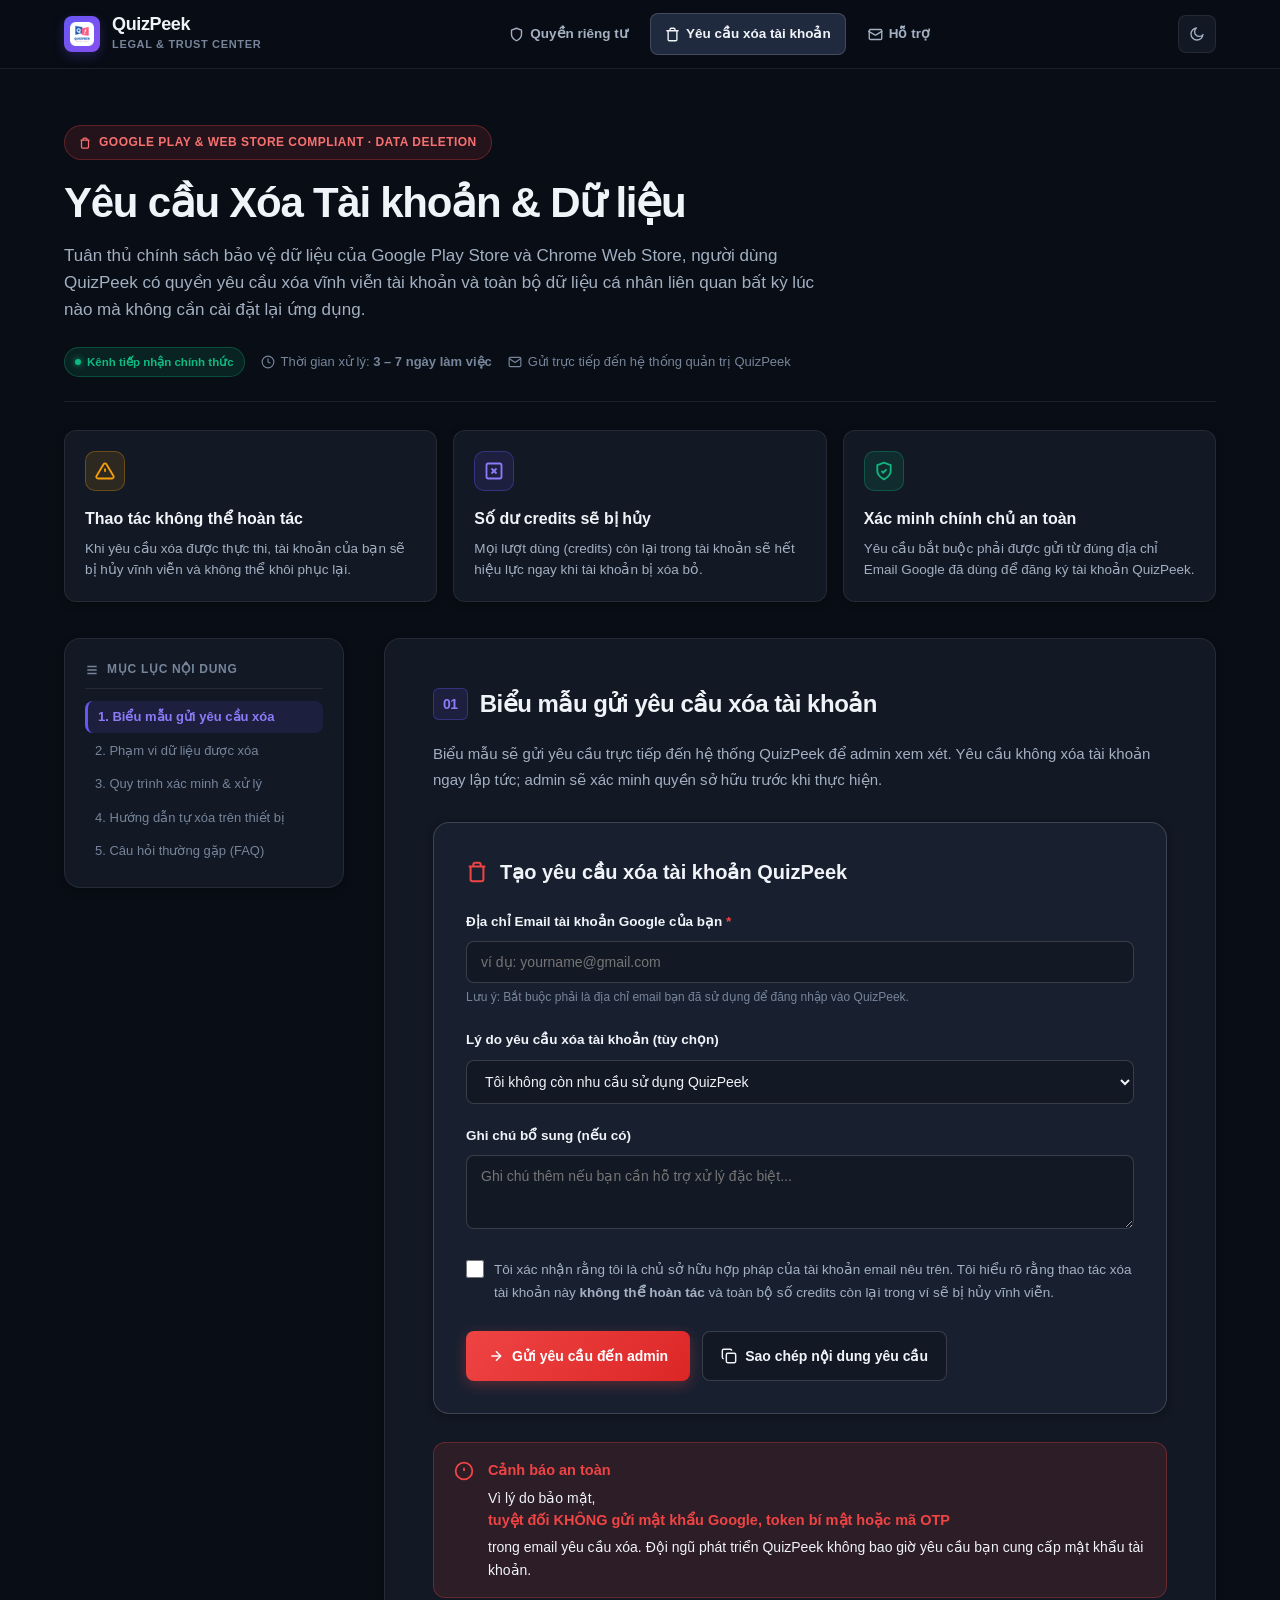
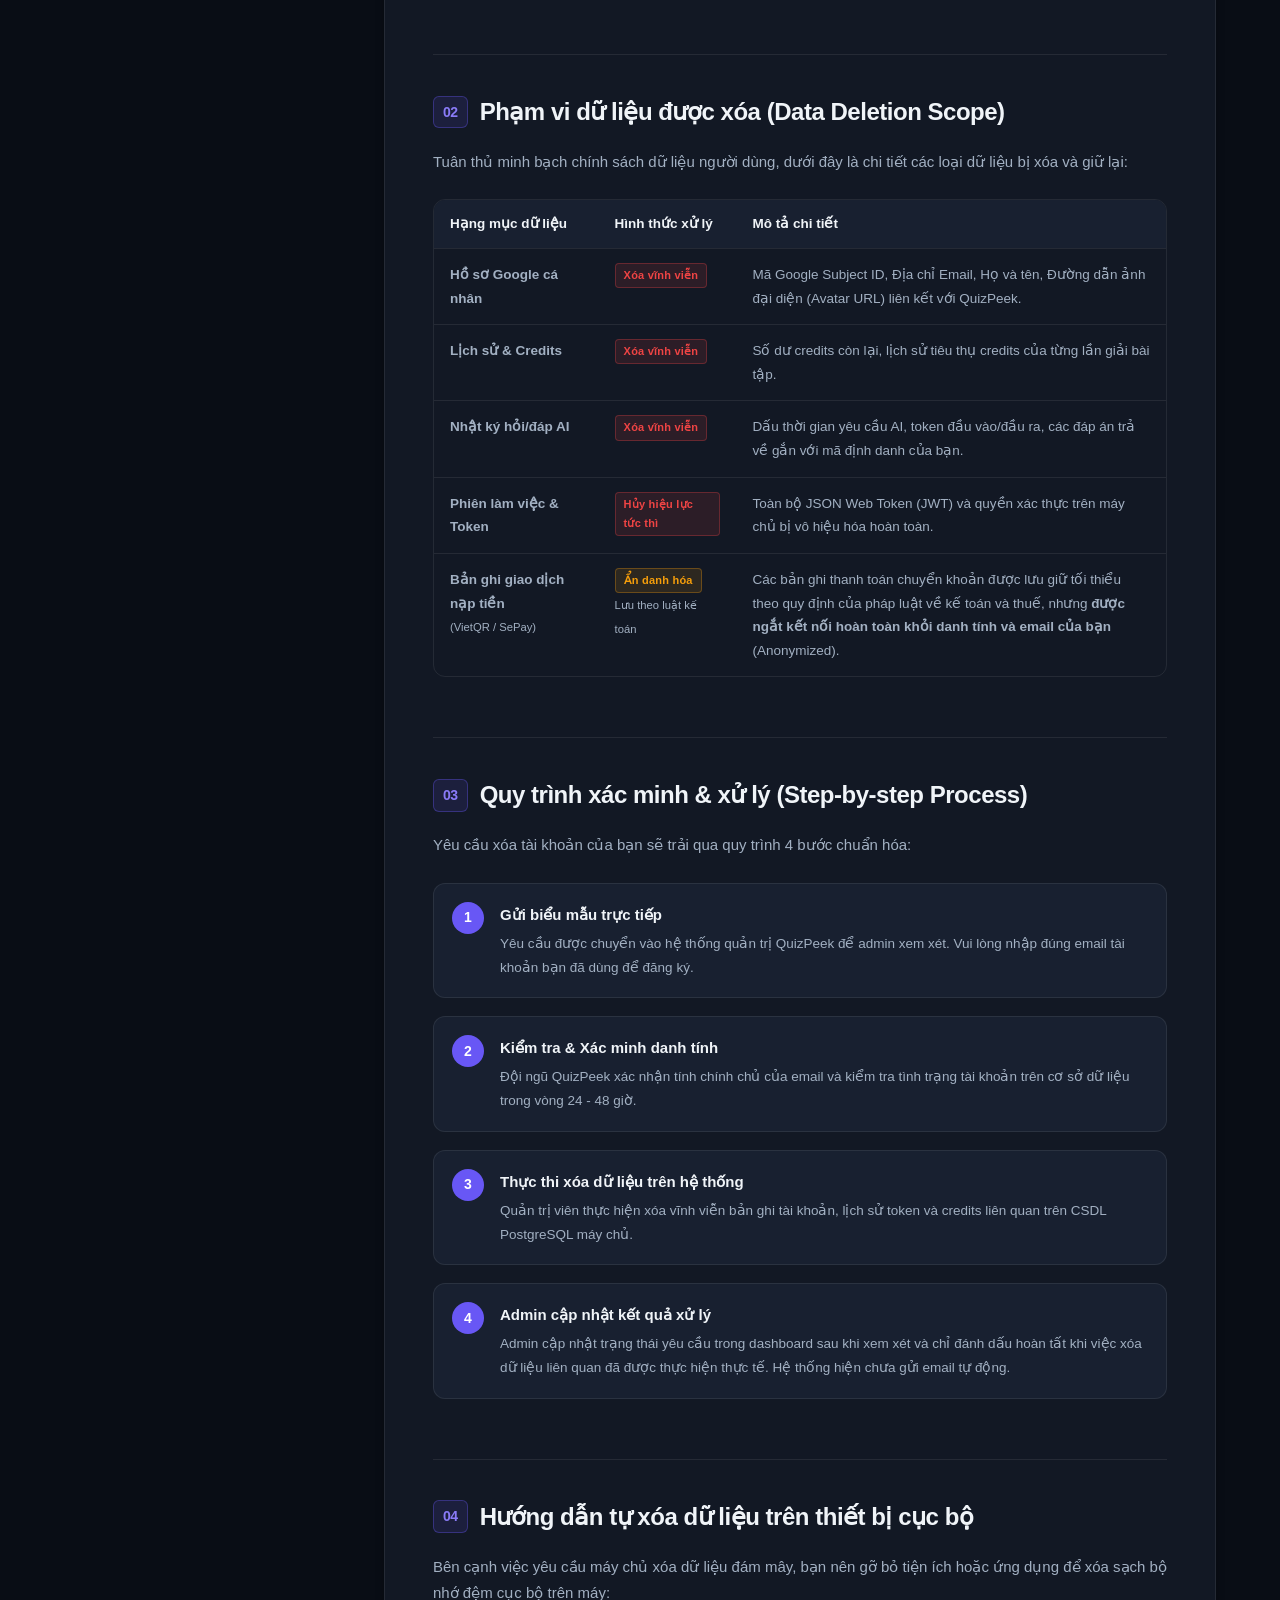
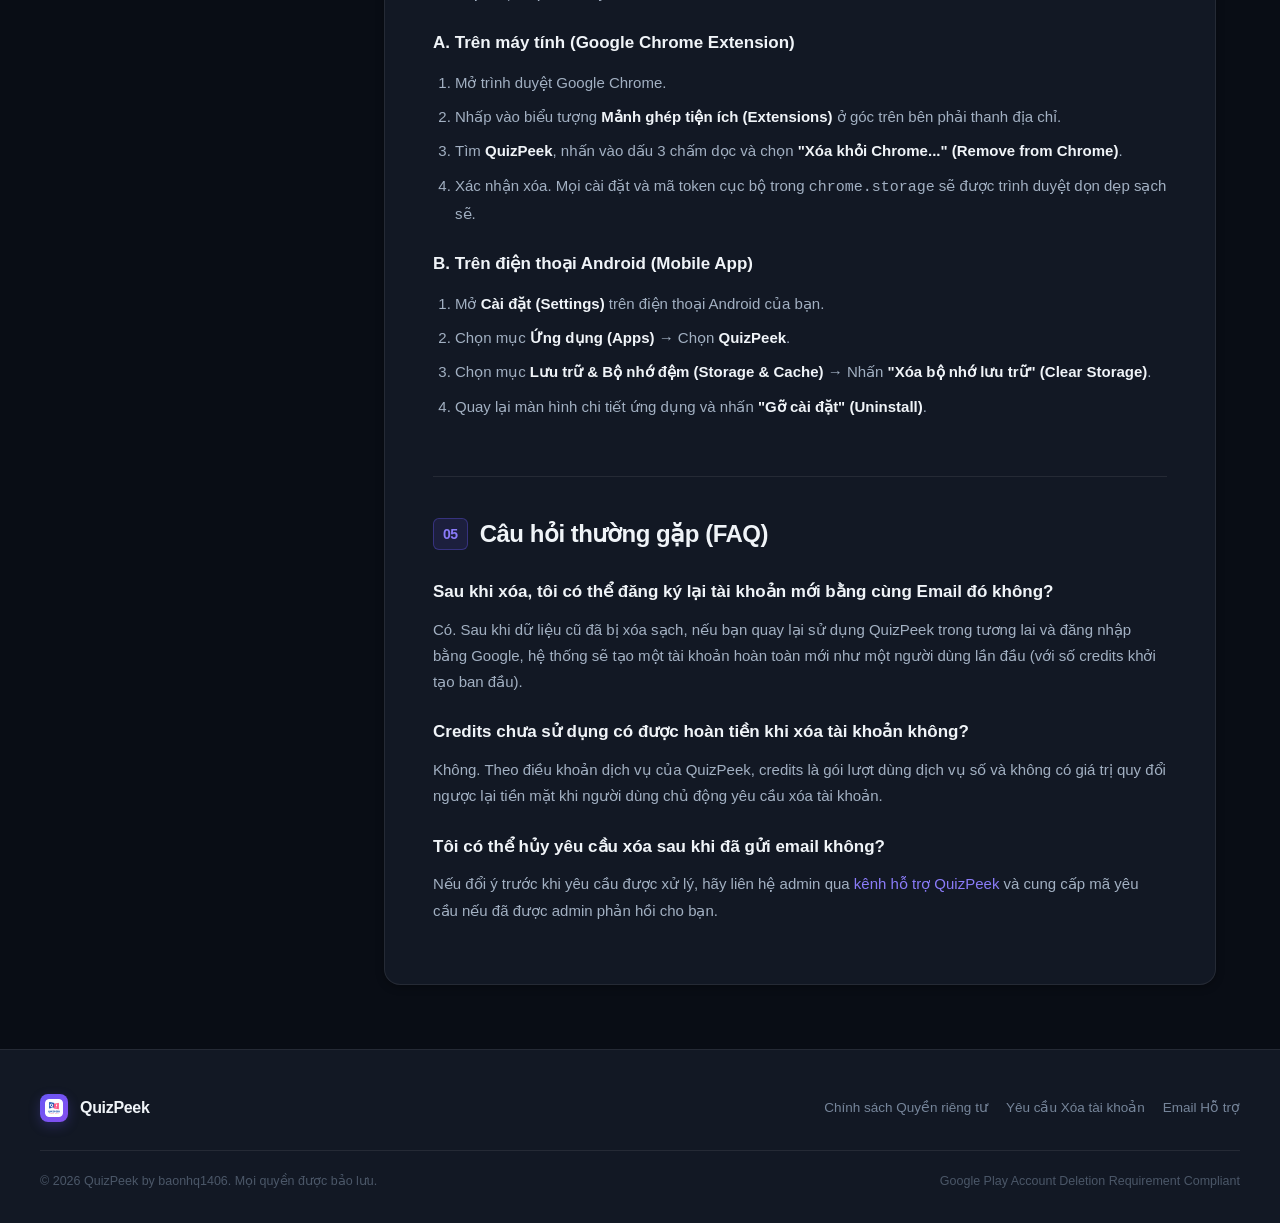
==== commit 9905c77e: "feat(privacy): submit account deletion requests to admin system" ====
--- a/delete-account.html
+++ b/delete-account.html
@@ -95,7 +95,7 @@
       </div>
       <div class="meta-item">
         <svg width="14" height="14" viewBox="0 0 24 24" fill="none" stroke="currentColor" stroke-width="2"><path d="M4 4h16c1.1 0 2 .9 2 2v12c0 1.1-.9 2-2 2H4c-1.1 0-2-.9-2-2V6c0-1.1.9-2 2-2z"/><polyline points="22,6 12,13 2,6"/></svg>
-        <span>Email tiếp nhận: <strong>baonhq.se@gmail.com</strong></span>
+        <span>Gửi trực tiếp đến hệ thống quản trị QuizPeek</span>
       </div>
     </div>
 
@@ -151,8 +151,7 @@
       <section class="article-section" id="del-form">
         <h2><span class="section-number">01</span> Biểu mẫu gửi yêu cầu xóa tài khoản</h2>
         <p>
-          Do hệ thống máy chủ QuizPeek hiện thực hiện quy trình xác minh thủ công để bảo vệ an toàn cho người dùng (tránh việc tài khoản bị xóa nhầm hoặc bị bên thứ ba phá hoại), 
-          vui lòng sử dụng biểu mẫu dưới đây để tạo email yêu cầu chính thức gửi đến đội ngũ hỗ trợ QuizPeek.
+          Biểu mẫu sẽ gửi yêu cầu trực tiếp đến hệ thống QuizPeek để admin xem xét. Yêu cầu không xóa tài khoản ngay lập tức; admin sẽ xác minh quyền sở hữu trước khi thực hiện.
         </p>
 
         <div class="form-card">
@@ -162,6 +161,10 @@
           </div>
 
           <form id="deletionForm" onsubmit="handleFormSubmit(event)">
+            <div class="form-group" aria-hidden="true" style="position:absolute;left:-10000px;width:1px;height:1px;overflow:hidden">
+              <label for="website">Website</label>
+              <input type="text" id="website" name="website" tabindex="-1" autocomplete="off">
+            </div>
             <div class="form-group">
               <label for="userEmail" class="form-label">
                 Địa chỉ Email tài khoản Google của bạn <span style="color: #ef4444;">*</span>
@@ -197,13 +200,13 @@
 
             <div class="form-actions">
               <button type="submit" class="btn-primary danger" id="btnSendMail">
-                <svg width="16" height="16" viewBox="0 0 24 24" fill="none" stroke="currentColor" stroke-width="2.2"><rect width="20" height="16" x="2" y="4" rx="2"/><path d="m22 7-8.97 5.7a1.94 1.94 0 0 1-2.06 0L1 7"/></svg>
-                <span>Mở Email gửi yêu cầu</span>
+                <svg width="16" height="16" viewBox="0 0 24 24" fill="none" stroke="currentColor" stroke-width="2.2"><path d="M5 12h14"/><path d="m12 5 7 7-7 7"/></svg>
+                <span>Gửi yêu cầu đến admin</span>
               </button>
 
               <button type="button" class="btn-secondary" onclick="copyEmailTemplate()">
                 <svg width="16" height="16" viewBox="0 0 24 24" fill="none" stroke="currentColor" stroke-width="2.2"><rect width="14" height="14" x="8" y="8" rx="2" ry="2"/><path d="M4 16c-1.1 0-2-.9-2-2V4c0-1.1.9-2 2-2h10c1.1 0 2 .9 2 2"/></svg>
-                <span>Sao chép nội dung email mẫu</span>
+                <span>Sao chép nội dung yêu cầu</span>
               </button>
             </div>
           </form>
@@ -274,8 +277,8 @@
           <div class="step-item">
             <div class="step-num">1</div>
             <div class="step-body">
-              <h4>Gửi yêu cầu qua Email chính thức</h4>
-              <p>Bạn gửi email tới <a href="mailto:baonhq.se@gmail.com">baonhq.se@gmail.com</a> từ chính địa chỉ email Google bạn đã dùng để đăng ký QuizPeek.</p>
+              <h4>Gửi biểu mẫu trực tiếp</h4>
+              <p>Yêu cầu được chuyển vào hệ thống quản trị QuizPeek để admin xem xét. Vui lòng nhập đúng email tài khoản bạn đã dùng để đăng ký.</p>
             </div>
           </div>
 
@@ -298,8 +301,8 @@
           <div class="step-item">
             <div class="step-num">4</div>
             <div class="step-body">
-              <h4>Gửi email xác nhận hoàn tất</h4>
-              <p>Một email thông báo xác nhận tài khoản đã được xóa thành công sẽ được gửi về hộp thư của bạn. Quy trình hoàn tất.</p>
+              <h4>Admin cập nhật kết quả xử lý</h4>
+              <p>Admin cập nhật trạng thái yêu cầu trong dashboard sau khi xem xét và chỉ đánh dấu hoàn tất khi việc xóa dữ liệu liên quan đã được thực hiện thực tế. Hệ thống hiện chưa gửi email tự động.</p>
             </div>
           </div>
         </div>
@@ -344,7 +347,7 @@
 
         <h3>Tôi có thể hủy yêu cầu xóa sau khi đã gửi email không?</h3>
         <p>
-          Nếu bạn đổi ý, vui lòng gửi ngay một email phản hồi lại với tiêu đề <em>"[Hủy yêu cầu] Tôi muốn tiếp tục sử dụng QuizPeek"</em> trong vòng 24 giờ kể từ khi gửi yêu cầu ban đầu.
+          Nếu đổi ý trước khi yêu cầu được xử lý, hãy liên hệ admin qua <a href="mailto:baonhq.se@gmail.com">kênh hỗ trợ QuizPeek</a> và cung cấp mã yêu cầu nếu đã được admin phản hồi cho bạn.
         </p>
       </section>
 
@@ -377,7 +380,7 @@
   <!-- Toast Notification -->
   <div id="toast" class="toast-msg" role="status" aria-live="polite">
     <svg width="18" height="18" viewBox="0 0 24 24" fill="none" stroke="currentColor" stroke-width="2.5" style="color: #10b981;"><polyline points="20 6 9 17 4 12"/></svg>
-    <span id="toastText">Đã sao chép nội dung email vào bộ nhớ tạm!</span>
+    <span id="toastText">Thông báo</span>
   </div>
 
   <!-- ── Client Scripts ── -->
@@ -419,58 +422,69 @@
       }, 3500);
     }
 
-    // Build Email mailto URI and body
-    function buildEmailData() {
-      const email = document.getElementById("userEmail").value.trim() || "[Điền email của bạn]";
+    function buildRequestData() {
+      const email = document.getElementById("userEmail").value.trim();
       const reason = document.getElementById("deleteReason").value;
       const notes = document.getElementById("extraNotes").value.trim();
-
-      const subject = encodeURIComponent(`[QuizPeek] Yêu cầu xóa tài khoản và dữ liệu cá nhân - ${email}`);
-      const bodyText = `Kính gửi Đội ngũ Hỗ trợ QuizPeek,
-
-Tôi gửi thư này từ địa chỉ email chính chủ đã đăng ký sử dụng QuizPeek để yêu cầu xóa vĩnh viễn tài khoản và toàn bộ dữ liệu cá nhân liên quan của tôi trên hệ thống.
-
-Thông tin chi tiết yêu cầu:
-- Email tài khoản QuizPeek: ${email}
-- Lý do yêu cầu xóa: ${reason}
-${notes ? `- Ghi chú thêm: ${notes}\n` : ""}
-Tôi hiểu rằng:
-1. Thao tác xóa tài khoản là vĩnh viễn và không thể khôi phục lại.
-2. Toàn bộ số lượt dùng (credits) còn lại trong tài khoản sẽ bị hủy bỏ.
-3. Toàn bộ phiên đăng nhập và quyền truy cập sẽ bị ngắt kết nối.
-
-Rất mong đội ngũ QuizPeek xác nhận và tiến hành xóa dữ liệu của tôi theo quy định của Google Play Store và Chính sách quyền riêng tư.
-
-Xin chân thành cảm ơn!
-Người yêu cầu: ${email}`;
-
-      const mailtoUrl = `mailto:baonhq.se@gmail.com?subject=${subject}&body=${encodeURIComponent(bodyText)}`;
-      return { mailtoUrl, bodyText };
+      const message = [
+        "Lý do: " + reason,
+        notes ? "Ghi chú: " + notes : ""
+      ].filter(Boolean).join("\n");
+      return {
+        email,
+        message,
+        website: document.getElementById("website").value.trim()
+      };
     }
 
-    function handleFormSubmit(e) {
-      e.preventDefault();
-      const emailInput = document.getElementById("userEmail");
-      if (!emailInput.value.trim()) {
-        alert("Vui lòng nhập địa chỉ email tài khoản Google của bạn.");
-        emailInput.focus();
-        return;
+    async function handleFormSubmit(event) {
+      event.preventDefault();
+      const form = document.getElementById("deletionForm");
+      if (!form.reportValidity()) return;
+
+      const button = document.getElementById("btnSendMail");
+      const buttonText = button.querySelector("span");
+      const originalText = buttonText.textContent;
+      button.disabled = true;
+      buttonText.textContent = "Đang gửi yêu cầu…";
+
+      try {
+        const response = await fetch(
+          "https://quizpeek-backend.onrender.com/api/account-deletion-requests/web",
+          {
+            method: "POST",
+            headers: { "Content-Type": "application/json" },
+            body: JSON.stringify(buildRequestData())
+          }
+        );
+        const data = await response.json().catch(() => ({}));
+        if (!response.ok || !data.ok) {
+          throw new Error(data.error || "Chưa gửi được yêu cầu. Vui lòng thử lại.");
+        }
+
+        showToast(data.message || "Đã gửi yêu cầu đến admin QuizPeek.");
+        form.reset();
+      } catch (error) {
+        showToast(error.message || "Không thể kết nối đến QuizPeek. Vui lòng thử lại.");
+      } finally {
+        button.disabled = false;
+        buttonText.textContent = originalText;
       }
-      const { mailtoUrl } = buildEmailData();
-      window.location.href = mailtoUrl;
-      showToast("Đang mở trình gửi email mặc định của bạn...");
     }
 
     function copyEmailTemplate() {
-      const { bodyText } = buildEmailData();
+      const request = buildRequestData();
+      const text = [
+        "Yêu cầu xóa tài khoản QuizPeek",
+        "Email tài khoản: " + request.email,
+        request.message
+      ].filter(Boolean).join("\n\n");
       if (navigator.clipboard && navigator.clipboard.writeText) {
-        navigator.clipboard.writeText(bodyText).then(() => {
-          showToast("Đã sao chép nội dung email mẫu vào bộ nhớ tạm!");
-        }).catch(() => {
-          fallbackCopyText(bodyText);
-        });
+        navigator.clipboard.writeText(text).then(() => {
+          showToast("Đã sao chép nội dung yêu cầu.");
+        }).catch(() => fallbackCopyText(text));
       } else {
-        fallbackCopyText(bodyText);
+        fallbackCopyText(text);
       }
     }
 
@@ -481,9 +495,9 @@
       textArea.select();
       try {
         document.execCommand("copy");
-        showToast("Đã sao chép nội dung email mẫu!");
+        showToast("Đã sao chép nội dung yêu cầu.");
       } catch (err) {
-        alert("Không thể tự động sao chép. Bạn vui lòng tự sao chép văn bản.");
+        alert("Không thể tự động sao chép văn bản.");
       }
       document.body.removeChild(textArea);
     }
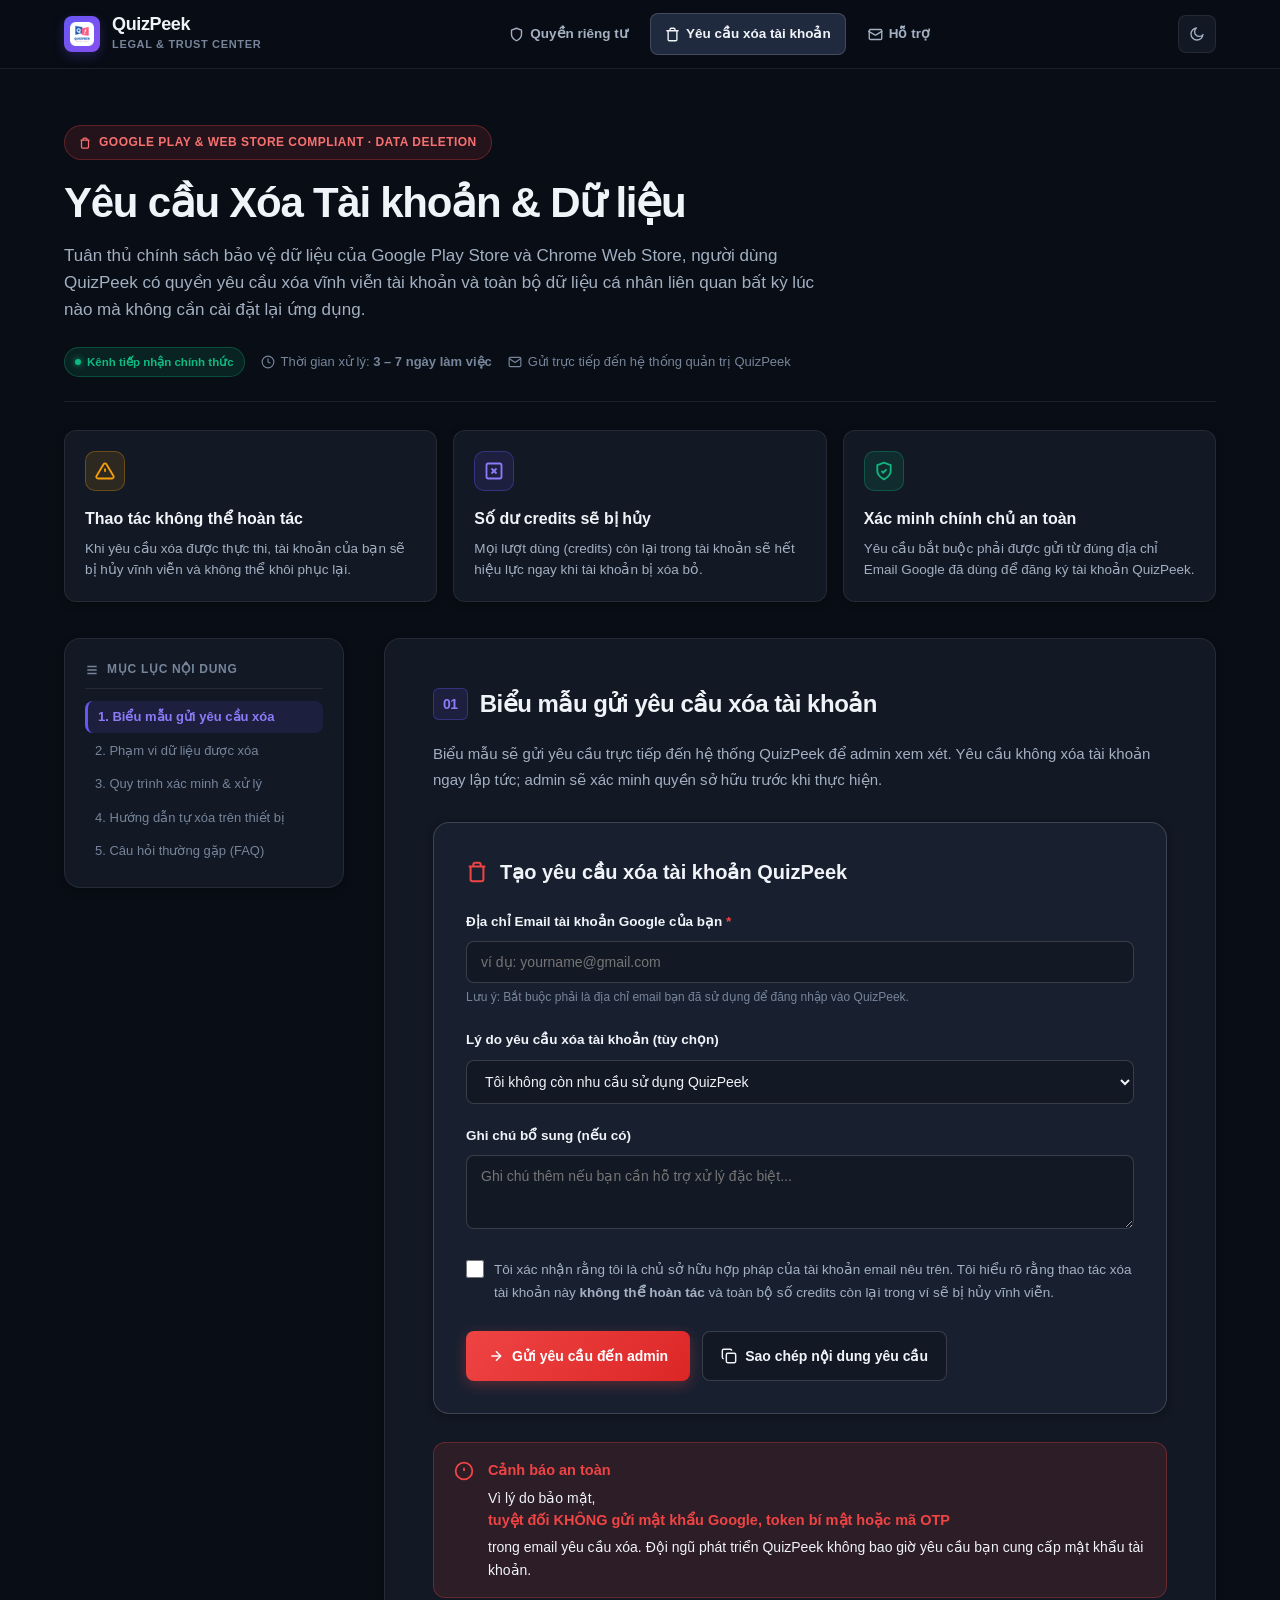
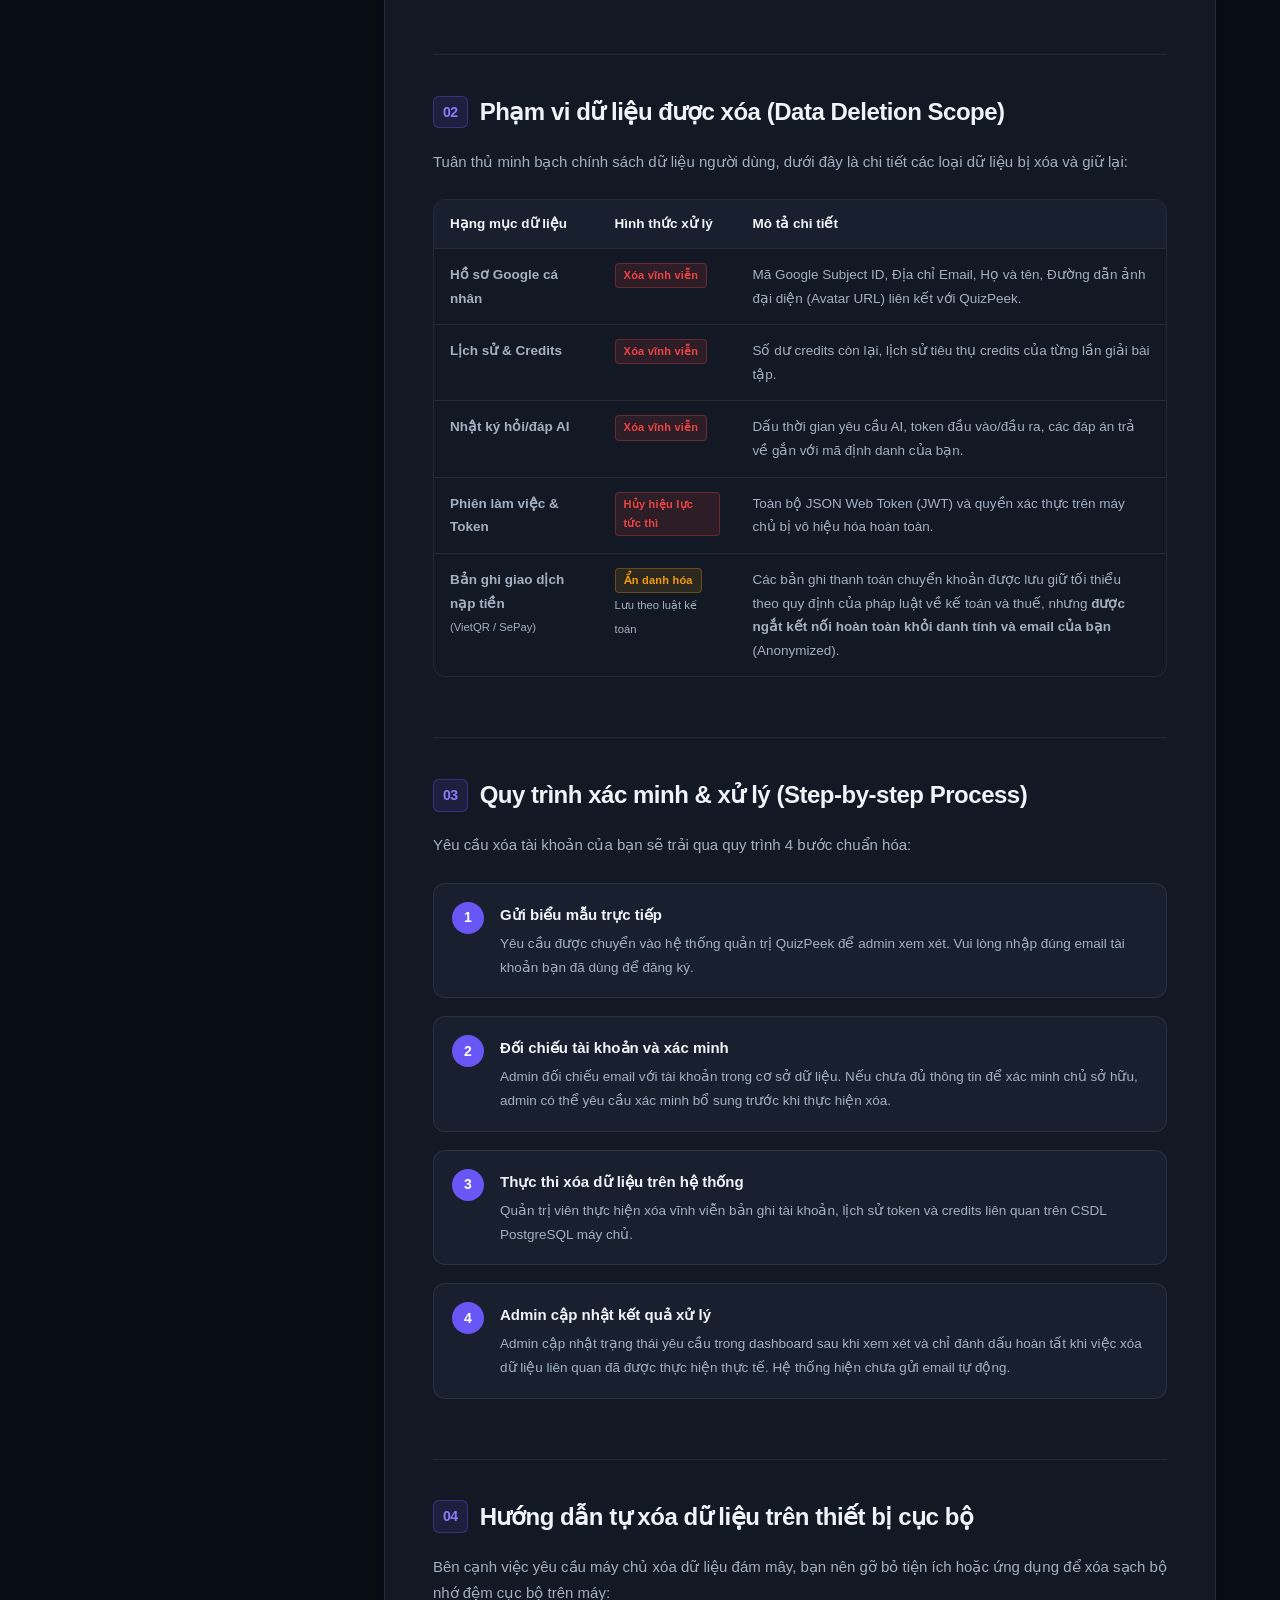
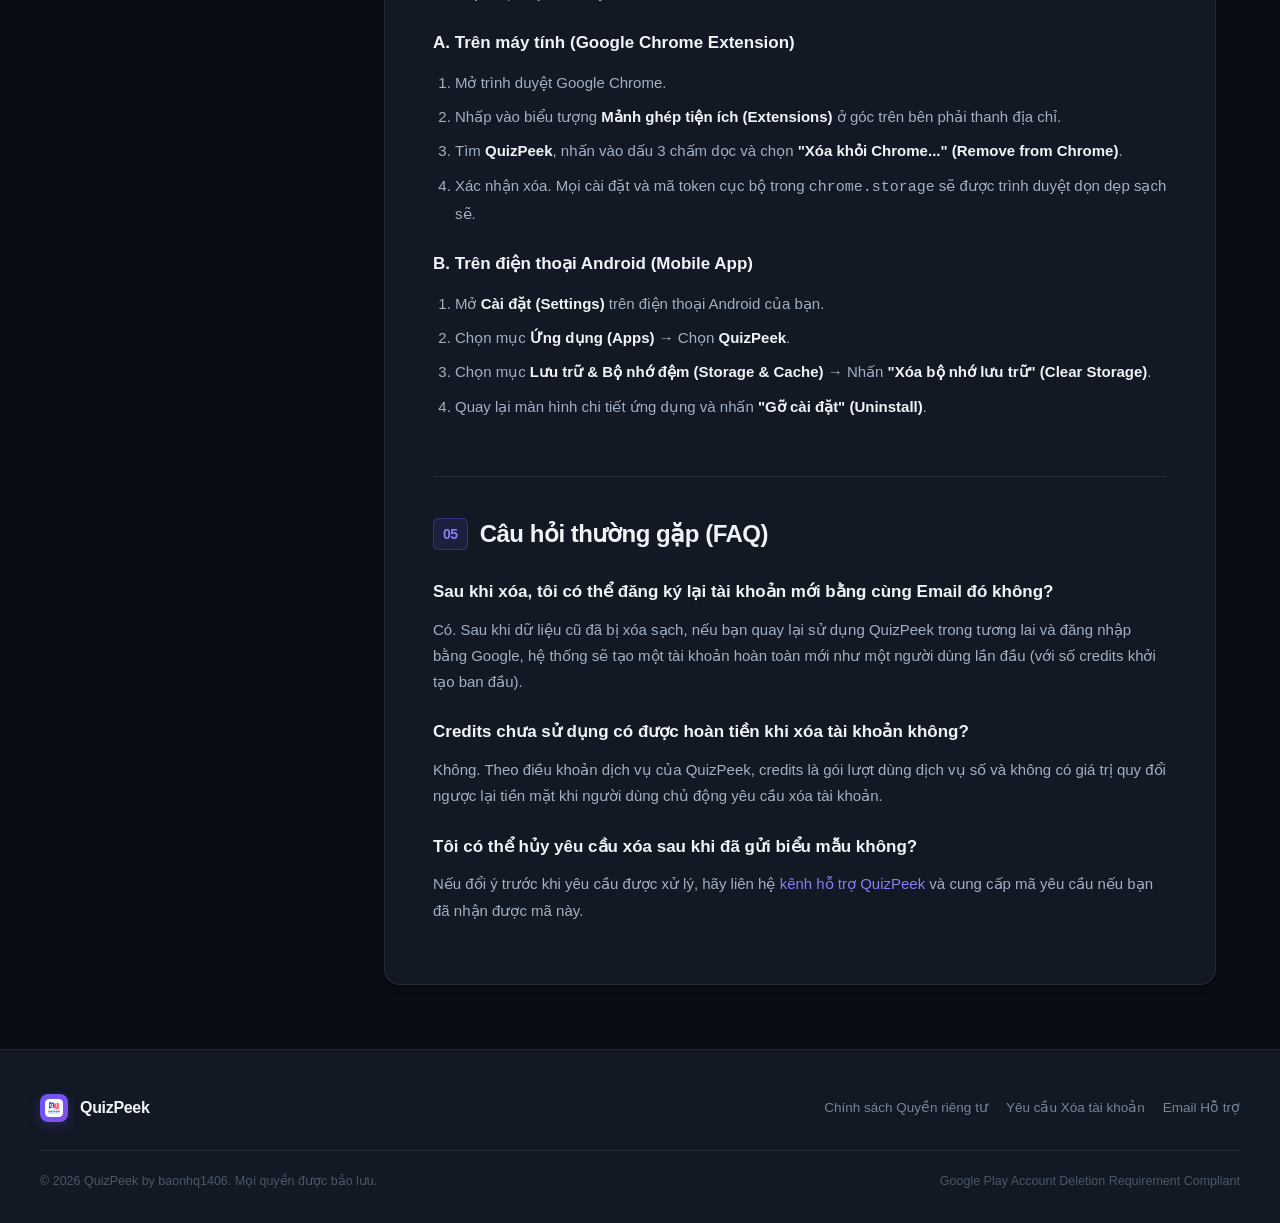
==== commit f0b6e65e: "docs(privacy): clarify admin review and remove email-submission wording" ====
--- a/delete-account.html
+++ b/delete-account.html
@@ -199,12 +199,12 @@
             </label>
 
             <div class="form-actions">
-              <button type="submit" class="btn-primary danger" id="btnSendMail">
+              <button type="submit" class="btn-primary danger" id="btnSendRequest">
                 <svg width="16" height="16" viewBox="0 0 24 24" fill="none" stroke="currentColor" stroke-width="2.2"><path d="M5 12h14"/><path d="m12 5 7 7-7 7"/></svg>
                 <span>Gửi yêu cầu đến admin</span>
               </button>
 
-              <button type="button" class="btn-secondary" onclick="copyEmailTemplate()">
+              <button type="button" class="btn-secondary" onclick="copyRequestSummary()">
                 <svg width="16" height="16" viewBox="0 0 24 24" fill="none" stroke="currentColor" stroke-width="2.2"><rect width="14" height="14" x="8" y="8" rx="2" ry="2"/><path d="M4 16c-1.1 0-2-.9-2-2V4c0-1.1.9-2 2-2h10c1.1 0 2 .9 2 2"/></svg>
                 <span>Sao chép nội dung yêu cầu</span>
               </button>
@@ -285,8 +285,8 @@
           <div class="step-item">
             <div class="step-num">2</div>
             <div class="step-body">
-              <h4>Kiểm tra & Xác minh danh tính</h4>
-              <p>Đội ngũ QuizPeek xác nhận tính chính chủ của email và kiểm tra tình trạng tài khoản trên cơ sở dữ liệu trong vòng 24 - 48 giờ.</p>
+              <h4>Đối chiếu tài khoản và xác minh</h4>
+              <p>Admin đối chiếu email với tài khoản trong cơ sở dữ liệu. Nếu chưa đủ thông tin để xác minh chủ sở hữu, admin có thể yêu cầu xác minh bổ sung trước khi thực hiện xóa.</p>
             </div>
           </div>
 
@@ -345,9 +345,9 @@
           Không. Theo điều khoản dịch vụ của QuizPeek, credits là gói lượt dùng dịch vụ số và không có giá trị quy đổi ngược lại tiền mặt khi người dùng chủ động yêu cầu xóa tài khoản.
         </p>
 
-        <h3>Tôi có thể hủy yêu cầu xóa sau khi đã gửi email không?</h3>
+        <h3>Tôi có thể hủy yêu cầu xóa sau khi đã gửi biểu mẫu không?</h3>
         <p>
-          Nếu đổi ý trước khi yêu cầu được xử lý, hãy liên hệ admin qua <a href="mailto:baonhq.se@gmail.com">kênh hỗ trợ QuizPeek</a> và cung cấp mã yêu cầu nếu đã được admin phản hồi cho bạn.
+          Nếu đổi ý trước khi yêu cầu được xử lý, hãy liên hệ <a href="mailto:baonhq.se@gmail.com">kênh hỗ trợ QuizPeek</a> và cung cấp mã yêu cầu nếu bạn đã nhận được mã này.
         </p>
       </section>
 
@@ -442,7 +442,7 @@
       const form = document.getElementById("deletionForm");
       if (!form.reportValidity()) return;
 
-      const button = document.getElementById("btnSendMail");
+      const button = document.getElementById("btnSendRequest");
       const buttonText = button.querySelector("span");
       const originalText = buttonText.textContent;
       button.disabled = true;
@@ -472,7 +472,7 @@
       }
     }
 
-    function copyEmailTemplate() {
+    function copyRequestSummary() {
       const request = buildRequestData();
       const text = [
         "Yêu cầu xóa tài khoản QuizPeek",
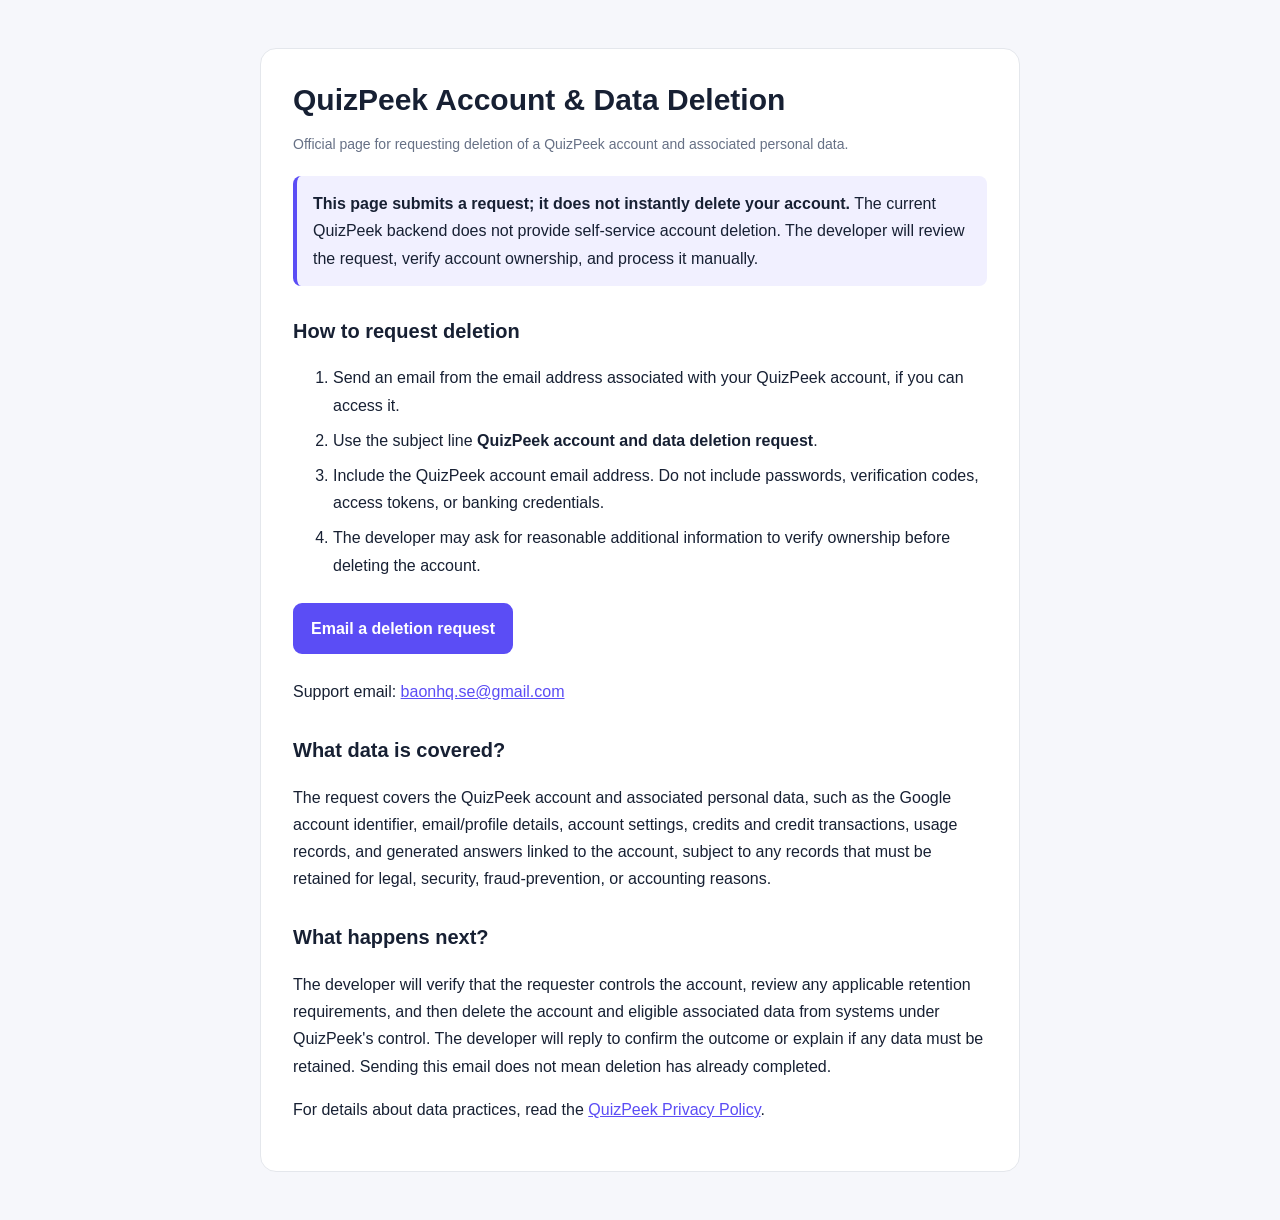
==== commit 39a76762: "revert: khôi phục nguyên trạng Privacy Policy và Yêu cầu xóa tài khoản bản cũ" ====
--- a/delete-account.html
+++ b/delete-account.html
@@ -1,506 +1,52 @@
 <!doctype html>
-<html lang="vi" data-theme="dark">
+<html lang="en">
 <head>
   <meta charset="UTF-8">
-  <meta name="viewport" content="width=device-width, initial-scale=1.0">
-  <meta name="description" content="Trang chính thức tiếp nhận yêu cầu xóa tài khoản và dữ liệu người dùng của QuizPeek - Tuân thủ chính sách Google Play Store và Chrome Web Store.">
-  <meta name="author" content="QuizPeek Team (baonhq1406)">
-  <link rel="icon" type="image/png" sizes="32x32" href="assets/icon32.png">
-  <link rel="apple-touch-icon" sizes="128x128" href="assets/icon128.png">
-  <title>Yêu cầu Xóa Tài khoản & Dữ liệu — QuizPeek Account Deletion</title>
-  <link rel="stylesheet" href="style.css">
+  <meta name="viewport" content="width=device-width, initial-scale=1">
+  <meta name="description" content="Request deletion of your QuizPeek account and associated data.">
+  <title>QuizPeek Account & Data Deletion</title>
+  <style>
+    :root { color-scheme: light; --bg:#f6f7fb; --card:#fff; --text:#172033; --muted:#667085; --line:#e4e7ec; --accent:#5b4df5; }
+    * { box-sizing:border-box; }
+    body { margin:0; padding:24px; background:var(--bg); color:var(--text); font:16px/1.7 Arial,sans-serif; }
+    main { max-width:760px; margin:24px auto; padding:32px; background:var(--card); border:1px solid var(--line); border-radius:16px; }
+    h1 { margin:0 0 8px; font-size:30px; line-height:1.25; }
+    h2 { margin-top:28px; font-size:20px; }
+    .muted { color:var(--muted); font-size:14px; }
+    .notice { margin:20px 0; padding:14px 16px; border-left:4px solid var(--accent); background:#f1f0ff; border-radius:8px; }
+    .button { display:inline-block; margin:8px 0; padding:12px 18px; border-radius:9px; background:var(--accent); color:#fff; text-decoration:none; font-weight:700; }
+    a { color:var(--accent); }
+    li { margin:8px 0; }
+    @media(max-width:600px) { body { padding:0; } main { margin:0; padding:24px 18px; border:0; border-radius:0; } h1 { font-size:26px; } }
+  </style>
 </head>
+<body>
+  <main>
+    <h1>QuizPeek Account &amp; Data Deletion</h1>
+    <p class="muted">Official page for requesting deletion of a QuizPeek account and associated personal data.</p>
 
-<body>
-  <!-- ── Header & Navigation ── -->
-  <header class="site-header">
-    <div class="header-inner">
-      <a href="index.html" class="brand-link" title="QuizPeek Legal Center">
-        <div class="brand-logo-wrap">
-          <img src="assets/logo.png" alt="QuizPeek Logo" class="brand-logo-img">
-        </div>
-        <div class="brand-text">
-          <span class="brand-name">QuizPeek</span>
-          <span class="brand-tag">Legal & Trust Center</span>
-        </div>
-      </a>
-
-      <nav class="nav-menu" aria-label="Điều hướng">
-        <a href="index.html" class="nav-link">
-          <svg width="15" height="15" viewBox="0 0 24 24" fill="none" stroke="currentColor" stroke-width="2.2" stroke-linecap="round" stroke-linejoin="round">
-            <path d="M12 22s8-4 8-10V5l-8-3-8 3v7c0 6 8 10 8 10z"/>
-          </svg>
-          <span>Quyền riêng tư</span>
-        </a>
-        <a href="delete-account.html" class="nav-link is-active">
-          <svg width="15" height="15" viewBox="0 0 24 24" fill="none" stroke="currentColor" stroke-width="2.2" stroke-linecap="round" stroke-linejoin="round">
-            <path d="M3 6h18m-2 0v14a2 2 0 0 1-2 2H7a2 2 0 0 1-2-2V6m3 0V4a2 2 0 0 1 2-2h4a2 2 0 0 1 2 2v2"/>
-          </svg>
-          <span>Yêu cầu xóa tài khoản</span>
-        </a>
-        <a href="mailto:baonhq.se@gmail.com" class="nav-link">
-          <svg width="15" height="15" viewBox="0 0 24 24" fill="none" stroke="currentColor" stroke-width="2.2" stroke-linecap="round" stroke-linejoin="round">
-            <rect width="20" height="16" x="2" y="4" rx="2"/>
-            <path d="m22 7-8.97 5.7a1.94 1.94 0 0 1-2.06 0L1 7"/>
-          </svg>
-          <span>Hỗ trợ</span>
-        </a>
-      </nav>
-
-      <div class="header-actions">
-        <button id="themeToggle" class="theme-toggle-btn" type="button" aria-label="Chuyển chế độ sáng/tối" title="Đổi giao diện">
-          <svg id="iconMoon" width="16" height="16" viewBox="0 0 24 24" fill="none" stroke="currentColor" stroke-width="2" stroke-linecap="round" stroke-linejoin="round">
-            <path d="M21 12.79A9 9 0 1 1 11.21 3a7 7 0 1 0 9.79 9.79z"/>
-          </svg>
-          <svg id="iconSun" width="16" height="16" viewBox="0 0 24 24" fill="none" stroke="currentColor" stroke-width="2" stroke-linecap="round" stroke-linejoin="round" style="display: none;">
-            <circle cx="12" cy="12" r="5"/>
-            <line x1="12" y1="1" x2="12" y2="3"/>
-            <line x1="12" y1="21" x2="12" y2="23"/>
-            <line x1="4.22" y1="4.22" x2="5.64" y2="5.64"/>
-            <line x1="18.36" y1="18.36" x2="19.78" y2="19.78"/>
-            <line x1="1" y1="12" x2="3" y2="12"/>
-            <line x1="21" y1="12" x2="23" y2="12"/>
-            <line x1="4.22" y1="19.78" x2="5.64" y2="18.36"/>
-            <line x1="18.36" y1="5.64" x2="19.78" y2="4.22"/>
-          </svg>
-        </button>
-      </div>
-    </div>
-  </header>
-
-  <!-- ── Hero Banner ── -->
-  <section class="hero-section">
-    <div class="hero-pill-badge red">
-      <svg width="12" height="12" viewBox="0 0 24 24" fill="none" stroke="currentColor" stroke-width="2.5">
-        <path d="M3 6h18m-2 0v14a2 2 0 0 1-2 2H7a2 2 0 0 1-2-2V6m3 0V4a2 2 0 0 1 2-2h4a2 2 0 0 1 2 2v2"/>
-      </svg>
-      <span>GOOGLE PLAY & WEB STORE COMPLIANT · DATA DELETION</span>
+    <div class="notice">
+      <strong>This page submits a request; it does not instantly delete your account.</strong>
+      The current QuizPeek backend does not provide self-service account deletion. The developer will review the request, verify account ownership, and process it manually.
     </div>
 
-    <h1 class="hero-title">Yêu cầu Xóa Tài khoản & Dữ liệu</h1>
-    <p class="hero-subtitle">
-      Tuân thủ chính sách bảo vệ dữ liệu của Google Play Store và Chrome Web Store, người dùng QuizPeek có quyền yêu cầu xóa vĩnh viễn tài khoản và toàn bộ dữ liệu cá nhân liên quan bất kỳ lúc nào mà không cần cài đặt lại ứng dụng.
-    </p>
+    <h2>How to request deletion</h2>
+    <ol>
+      <li>Send an email from the email address associated with your QuizPeek account, if you can access it.</li>
+      <li>Use the subject line <strong>QuizPeek account and data deletion request</strong>.</li>
+      <li>Include the QuizPeek account email address. Do not include passwords, verification codes, access tokens, or banking credentials.</li>
+      <li>The developer may ask for reasonable additional information to verify ownership before deleting the account.</li>
+    </ol>
 
-    <div class="hero-meta-bar">
-      <div class="meta-item">
-        <span class="status-badge">
-          <span class="status-dot"></span>
-          Kênh tiếp nhận chính thức
-        </span>
-      </div>
-      <div class="meta-item">
-        <svg width="14" height="14" viewBox="0 0 24 24" fill="none" stroke="currentColor" stroke-width="2"><circle cx="12" cy="12" r="10"/><polyline points="12 6 12 12 16 14"/></svg>
-        <span>Thời gian xử lý: <strong>3 – 7 ngày làm việc</strong></span>
-      </div>
-      <div class="meta-item">
-        <svg width="14" height="14" viewBox="0 0 24 24" fill="none" stroke="currentColor" stroke-width="2"><path d="M4 4h16c1.1 0 2 .9 2 2v12c0 1.1-.9 2-2 2H4c-1.1 0-2-.9-2-2V6c0-1.1.9-2 2-2z"/><polyline points="22,6 12,13 2,6"/></svg>
-        <span>Gửi trực tiếp đến hệ thống quản trị QuizPeek</span>
-      </div>
-    </div>
+    <p><a class="button" href="mailto:baonhq.se@gmail.com?subject=QuizPeek%20account%20and%20data%20deletion%20request&body=Hello%20QuizPeek%20developer%2C%0A%0AI%20request%20deletion%20of%20my%20QuizPeek%20account%20and%20associated%20personal%20data.%0A%0AQuizPeek account email: %0A%0APlease let me know if you need additional information to verify ownership.">Email a deletion request</a></p>
+    <p>Support email: <a href="mailto:baonhq.se@gmail.com">baonhq.se@gmail.com</a></p>
 
-    <!-- Highlights Grid -->
-    <div class="highlights-grid">
-      <div class="highlight-card">
-        <div class="highlight-icon-wrap amber">
-          <svg width="20" height="20" viewBox="0 0 24 24" fill="none" stroke="currentColor" stroke-width="2.2"><path d="M10.29 3.86L1.82 18a2 2 0 0 0 1.71 3h16.94a2 2 0 0 0 1.71-3L13.71 3.86a2 2 0 0 0-3.42 0z"/><line x1="12" y1="9" x2="12" y2="13"/><line x1="12" y1="17" x2="12.01" y2="17"/></svg>
-        </div>
-        <h3>Thao tác không thể hoàn tác</h3>
-        <p>Khi yêu cầu xóa được thực thi, tài khoản của bạn sẽ bị hủy vĩnh viễn và không thể khôi phục lại.</p>
-      </div>
+    <h2>What data is covered?</h2>
+    <p>The request covers the QuizPeek account and associated personal data, such as the Google account identifier, email/profile details, account settings, credits and credit transactions, usage records, and generated answers linked to the account, subject to any records that must be retained for legal, security, fraud-prevention, or accounting reasons.</p>
 
-      <div class="highlight-card">
-        <div class="highlight-icon-wrap purple">
-          <svg width="20" height="20" viewBox="0 0 24 24" fill="none" stroke="currentColor" stroke-width="2.2"><rect width="18" height="18" x="3" y="3" rx="2" ry="2"/><line x1="9" y1="9" x2="15" y2="15"/><line x1="15" y1="9" x2="9" y2="15"/></svg>
-        </div>
-        <h3>Số dư credits sẽ bị hủy</h3>
-        <p>Mọi lượt dùng (credits) còn lại trong tài khoản sẽ hết hiệu lực ngay khi tài khoản bị xóa bỏ.</p>
-      </div>
-
-      <div class="highlight-card">
-        <div class="highlight-icon-wrap green">
-          <svg width="20" height="20" viewBox="0 0 24 24" fill="none" stroke="currentColor" stroke-width="2.2"><path d="M12 22s8-4 8-10V5l-8-3-8 3v7c0 6 8 10 8 10z"/><path d="m9 12 2 2 4-4"/></svg>
-        </div>
-        <h3>Xác minh chính chủ an toàn</h3>
-        <p>Yêu cầu bắt buộc phải được gửi từ đúng địa chỉ Email Google đã dùng để đăng ký tài khoản QuizPeek.</p>
-      </div>
-    </div>
-  </section>
-
-  <!-- ── Main Content Layout ── -->
-  <main class="main-wrapper">
-    <!-- Sticky Sidebar -->
-    <aside class="sidebar-nav" aria-label="Mục lục hướng dẫn">
-      <div class="sidebar-title">
-        <svg width="14" height="14" viewBox="0 0 24 24" fill="none" stroke="currentColor" stroke-width="2.2"><line x1="4" y1="6" x2="20" y2="6"/><line x1="4" y1="12" x2="20" y2="12"/><line x1="4" y1="18" x2="20" y2="18"/></svg>
-        <span>Mục lục nội dung</span>
-      </div>
-      <ul class="toc-list" id="tocList">
-        <li><a href="#del-form" class="toc-link is-active">1. Biểu mẫu gửi yêu cầu xóa</a></li>
-        <li><a href="#del-data-scope" class="toc-link">2. Phạm vi dữ liệu được xóa</a></li>
-        <li><a href="#del-process" class="toc-link">3. Quy trình xác minh & xử lý</a></li>
-        <li><a href="#del-local" class="toc-link">4. Hướng dẫn tự xóa trên thiết bị</a></li>
-        <li><a href="#del-faq" class="toc-link">5. Câu hỏi thường gặp (FAQ)</a></li>
-      </ul>
-    </aside>
-
-    <!-- Document Article -->
-    <article class="document-article">
-
-      <!-- Section: Interactive Form -->
-      <section class="article-section" id="del-form">
-        <h2><span class="section-number">01</span> Biểu mẫu gửi yêu cầu xóa tài khoản</h2>
-        <p>
-          Biểu mẫu sẽ gửi yêu cầu trực tiếp đến hệ thống QuizPeek để admin xem xét. Yêu cầu không xóa tài khoản ngay lập tức; admin sẽ xác minh quyền sở hữu trước khi thực hiện.
-        </p>
-
-        <div class="form-card">
-          <div class="form-title-row">
-            <svg width="22" height="22" viewBox="0 0 24 24" fill="none" stroke="currentColor" stroke-width="2.2" style="color: #ef4444;"><path d="M3 6h18m-2 0v14a2 2 0 0 1-2 2H7a2 2 0 0 1-2-2V6m3 0V4a2 2 0 0 1 2-2h4a2 2 0 0 1 2 2v2"/></svg>
-            <h3>Tạo yêu cầu xóa tài khoản QuizPeek</h3>
-          </div>
-
-          <form id="deletionForm" onsubmit="handleFormSubmit(event)">
-            <div class="form-group" aria-hidden="true" style="position:absolute;left:-10000px;width:1px;height:1px;overflow:hidden">
-              <label for="website">Website</label>
-              <input type="text" id="website" name="website" tabindex="-1" autocomplete="off">
-            </div>
-            <div class="form-group">
-              <label for="userEmail" class="form-label">
-                Địa chỉ Email tài khoản Google của bạn <span style="color: #ef4444;">*</span>
-              </label>
-              <input type="email" id="userEmail" class="form-input" placeholder="ví dụ: yourname@gmail.com" required autocomplete="email">
-              <small style="color: var(--text-muted); font-size: 12px; margin-top: 4px; display: block;">
-                Lưu ý: Bắt buộc phải là địa chỉ email bạn đã sử dụng để đăng nhập vào QuizPeek.
-              </small>
-            </div>
-
-            <div class="form-group">
-              <label for="deleteReason" class="form-label">Lý do yêu cầu xóa tài khoản (tùy chọn)</label>
-              <select id="deleteReason" class="form-select">
-                <option value="Không còn nhu cầu sử dụng QuizPeek">Tôi không còn nhu cầu sử dụng QuizPeek</option>
-                <option value="Lo ngại về quyền riêng tư và bảo mật dữ liệu">Tôi muốn xóa dữ liệu vì lý do bảo mật / quyền riêng tư</option>
-                <option value="Muốn đổi sang tài khoản Google khác">Tôi muốn chuyển đổi sang tài khoản Google khác</option>
-                <option value="Khác">Lý do khác...</option>
-              </select>
-            </div>
-
-            <div class="form-group">
-              <label for="extraNotes" class="form-label">Ghi chú bổ sung (nếu có)</label>
-              <textarea id="extraNotes" class="form-textarea" rows="3" placeholder="Ghi chú thêm nếu bạn cần hỗ trợ xử lý đặc biệt..."></textarea>
-            </div>
-
-            <label class="form-checkbox-label">
-              <input type="checkbox" id="confirmCheckbox" required>
-              <span>
-                Tôi xác nhận rằng tôi là chủ sở hữu hợp pháp của tài khoản email nêu trên. Tôi hiểu rõ rằng thao tác xóa tài khoản này 
-                <strong>không thể hoàn tác</strong> và toàn bộ số credits còn lại trong ví sẽ bị hủy vĩnh viễn.
-              </span>
-            </label>
-
-            <div class="form-actions">
-              <button type="submit" class="btn-primary danger" id="btnSendRequest">
-                <svg width="16" height="16" viewBox="0 0 24 24" fill="none" stroke="currentColor" stroke-width="2.2"><path d="M5 12h14"/><path d="m12 5 7 7-7 7"/></svg>
-                <span>Gửi yêu cầu đến admin</span>
-              </button>
-
-              <button type="button" class="btn-secondary" onclick="copyRequestSummary()">
-                <svg width="16" height="16" viewBox="0 0 24 24" fill="none" stroke="currentColor" stroke-width="2.2"><rect width="14" height="14" x="8" y="8" rx="2" ry="2"/><path d="M4 16c-1.1 0-2-.9-2-2V4c0-1.1.9-2 2-2h10c1.1 0 2 .9 2 2"/></svg>
-                <span>Sao chép nội dung yêu cầu</span>
-              </button>
-            </div>
-          </form>
-        </div>
-
-        <div class="callout-box danger">
-          <div class="callout-icon">
-            <svg width="20" height="20" viewBox="0 0 24 24" fill="none" stroke="currentColor" stroke-width="2.2"><circle cx="12" cy="12" r="10"/><line x1="12" y1="8" x2="12" y2="12"/><line x1="12" y1="16" x2="12.01" y2="16"/></svg>
-          </div>
-          <div class="callout-content">
-            <strong>Cảnh báo an toàn</strong>
-            Vì lý do bảo mật, <strong>tuyệt đối KHÔNG gửi mật khẩu Google, token bí mật hoặc mã OTP</strong> trong email yêu cầu xóa. Đội ngũ phát triển QuizPeek không bao giờ yêu cầu bạn cung cấp mật khẩu tài khoản.
-          </div>
-        </div>
-      </section>
-
-      <!-- Section: Data Scope -->
-      <section class="article-section" id="del-data-scope">
-        <h2><span class="section-number">02</span> Phạm vi dữ liệu được xóa (Data Deletion Scope)</h2>
-        <p>Tuân thủ minh bạch chính sách dữ liệu người dùng, dưới đây là chi tiết các loại dữ liệu bị xóa và giữ lại:</p>
-
-        <div class="table-responsive">
-          <table class="data-table">
-            <thead>
-              <tr>
-                <th>Hạng mục dữ liệu</th>
-                <th>Hình thức xử lý</th>
-                <th>Mô tả chi tiết</th>
-              </tr>
-            </thead>
-            <tbody>
-              <tr>
-                <td><strong>Hồ sơ Google cá nhân</strong></td>
-                <td><span class="badge-tag no">Xóa vĩnh viễn</span></td>
-                <td>Mã Google Subject ID, Địa chỉ Email, Họ và tên, Đường dẫn ảnh đại diện (Avatar URL) liên kết với QuizPeek.</td>
-              </tr>
-              <tr>
-                <td><strong>Lịch sử & Credits</strong></td>
-                <td><span class="badge-tag no">Xóa vĩnh viễn</span></td>
-                <td>Số dư credits còn lại, lịch sử tiêu thụ credits của từng lần giải bài tập.</td>
-              </tr>
-              <tr>
-                <td><strong>Nhật ký hỏi/đáp AI</strong></td>
-                <td><span class="badge-tag no">Xóa vĩnh viễn</span></td>
-                <td>Dấu thời gian yêu cầu AI, token đầu vào/đầu ra, các đáp án trả về gắn với mã định danh của bạn.</td>
-              </tr>
-              <tr>
-                <td><strong>Phiên làm việc & Token</strong></td>
-                <td><span class="badge-tag no">Hủy hiệu lực tức thì</span></td>
-                <td>Toàn bộ JSON Web Token (JWT) và quyền xác thực trên máy chủ bị vô hiệu hóa hoàn toàn.</td>
-              </tr>
-              <tr>
-                <td><strong>Bản ghi giao dịch nạp tiền</strong><br><small>(VietQR / SePay)</small></td>
-                <td><span class="badge-tag temp">Ẩn danh hóa</span><br><small>Lưu theo luật kế toán</small></td>
-                <td>Các bản ghi thanh toán chuyển khoản được lưu giữ tối thiểu theo quy định của pháp luật về kế toán và thuế, nhưng <strong>được ngắt kết nối hoàn toàn khỏi danh tính và email của bạn</strong> (Anonymized).</td>
-              </tr>
-            </tbody>
-          </table>
-        </div>
-      </section>
-
-      <!-- Section: Process -->
-      <section class="article-section" id="del-process">
-        <h2><span class="section-number">03</span> Quy trình xác minh & xử lý (Step-by-step Process)</h2>
-        <p>Yêu cầu xóa tài khoản của bạn sẽ trải qua quy trình 4 bước chuẩn hóa:</p>
-
-        <div class="steps-container">
-          <div class="step-item">
-            <div class="step-num">1</div>
-            <div class="step-body">
-              <h4>Gửi biểu mẫu trực tiếp</h4>
-              <p>Yêu cầu được chuyển vào hệ thống quản trị QuizPeek để admin xem xét. Vui lòng nhập đúng email tài khoản bạn đã dùng để đăng ký.</p>
-            </div>
-          </div>
-
-          <div class="step-item">
-            <div class="step-num">2</div>
-            <div class="step-body">
-              <h4>Đối chiếu tài khoản và xác minh</h4>
-              <p>Admin đối chiếu email với tài khoản trong cơ sở dữ liệu. Nếu chưa đủ thông tin để xác minh chủ sở hữu, admin có thể yêu cầu xác minh bổ sung trước khi thực hiện xóa.</p>
-            </div>
-          </div>
-
-          <div class="step-item">
-            <div class="step-num">3</div>
-            <div class="step-body">
-              <h4>Thực thi xóa dữ liệu trên hệ thống</h4>
-              <p>Quản trị viên thực hiện xóa vĩnh viễn bản ghi tài khoản, lịch sử token và credits liên quan trên CSDL PostgreSQL máy chủ.</p>
-            </div>
-          </div>
-
-          <div class="step-item">
-            <div class="step-num">4</div>
-            <div class="step-body">
-              <h4>Admin cập nhật kết quả xử lý</h4>
-              <p>Admin cập nhật trạng thái yêu cầu trong dashboard sau khi xem xét và chỉ đánh dấu hoàn tất khi việc xóa dữ liệu liên quan đã được thực hiện thực tế. Hệ thống hiện chưa gửi email tự động.</p>
-            </div>
-          </div>
-        </div>
-      </section>
-
-      <!-- Section: Local Clean up -->
-      <section class="article-section" id="del-local">
-        <h2><span class="section-number">04</span> Hướng dẫn tự xóa dữ liệu trên thiết bị cục bộ</h2>
-        <p>Bên cạnh việc yêu cầu máy chủ xóa dữ liệu đám mây, bạn nên gỡ bỏ tiện ích hoặc ứng dụng để xóa sạch bộ nhớ đệm cục bộ trên máy:</p>
-
-        <h3>A. Trên máy tính (Google Chrome Extension)</h3>
-        <ol>
-          <li>Mở trình duyệt Google Chrome.</li>
-          <li>Nhấp vào biểu tượng <strong>Mảnh ghép tiện ích (Extensions)</strong> ở góc trên bên phải thanh địa chỉ.</li>
-          <li>Tìm <strong>QuizPeek</strong>, nhấn vào dấu 3 chấm dọc và chọn <strong>"Xóa khỏi Chrome..." (Remove from Chrome)</strong>.</li>
-          <li>Xác nhận xóa. Mọi cài đặt và mã token cục bộ trong <code>chrome.storage</code> sẽ được trình duyệt dọn dẹp sạch sẽ.</li>
-        </ol>
-
-        <h3>B. Trên điện thoại Android (Mobile App)</h3>
-        <ol>
-          <li>Mở <strong>Cài đặt (Settings)</strong> trên điện thoại Android của bạn.</li>
-          <li>Chọn mục <strong>Ứng dụng (Apps)</strong> &rarr; Chọn <strong>QuizPeek</strong>.</li>
-          <li>Chọn mục <strong>Lưu trữ & Bộ nhớ đệm (Storage & Cache)</strong> &rarr; Nhấn <strong>"Xóa bộ nhớ lưu trữ" (Clear Storage)</strong>.</li>
-          <li>Quay lại màn hình chi tiết ứng dụng và nhấn <strong>"Gỡ cài đặt" (Uninstall)</strong>.</li>
-        </ol>
-      </section>
-
-      <!-- Section: FAQ -->
-      <section class="article-section" id="del-faq">
-        <h2><span class="section-number">05</span> Câu hỏi thường gặp (FAQ)</h2>
-        
-        <h3>Sau khi xóa, tôi có thể đăng ký lại tài khoản mới bằng cùng Email đó không?</h3>
-        <p>
-          Có. Sau khi dữ liệu cũ đã bị xóa sạch, nếu bạn quay lại sử dụng QuizPeek trong tương lai và đăng nhập bằng Google, 
-          hệ thống sẽ tạo một tài khoản hoàn toàn mới như một người dùng lần đầu (với số credits khởi tạo ban đầu).
-        </p>
-
-        <h3>Credits chưa sử dụng có được hoàn tiền khi xóa tài khoản không?</h3>
-        <p>
-          Không. Theo điều khoản dịch vụ của QuizPeek, credits là gói lượt dùng dịch vụ số và không có giá trị quy đổi ngược lại tiền mặt khi người dùng chủ động yêu cầu xóa tài khoản.
-        </p>
-
-        <h3>Tôi có thể hủy yêu cầu xóa sau khi đã gửi biểu mẫu không?</h3>
-        <p>
-          Nếu đổi ý trước khi yêu cầu được xử lý, hãy liên hệ <a href="mailto:baonhq.se@gmail.com">kênh hỗ trợ QuizPeek</a> và cung cấp mã yêu cầu nếu bạn đã nhận được mã này.
-        </p>
-      </section>
-
-    </article>
+    <h2>What happens next?</h2>
+    <p>The developer will verify that the requester controls the account, review any applicable retention requirements, and then delete the account and eligible associated data from systems under QuizPeek's control. The developer will reply to confirm the outcome or explain if any data must be retained. Sending this email does not mean deletion has already completed.</p>
+    <p>For details about data practices, read the <a href="./index.html">QuizPeek Privacy Policy</a>.</p>
   </main>
-
-  <!-- ── Footer ── -->
-  <footer class="site-footer">
-    <div class="footer-inner">
-      <div class="footer-top">
-        <div class="brand-link">
-          <div class="brand-logo-wrap" style="width: 28px; height: 28px;">
-            <img src="assets/logo.png" alt="QuizPeek Logo" class="brand-logo-img" style="width: 18px; height: 18px;">
-          </div>
-          <span class="brand-name" style="font-size: 16px;">QuizPeek</span>
-        </div>
-        <div class="footer-links">
-          <a href="index.html">Chính sách Quyền riêng tư</a>
-          <a href="delete-account.html">Yêu cầu Xóa tài khoản</a>
-          <a href="mailto:baonhq.se@gmail.com">Email Hỗ trợ</a>
-        </div>
-      </div>
-      <div class="footer-bottom">
-        <span>© 2026 QuizPeek by baonhq1406. Mọi quyền được bảo lưu.</span>
-        <span>Google Play Account Deletion Requirement Compliant</span>
-      </div>
-    </div>
-  </footer>
-
-  <!-- Toast Notification -->
-  <div id="toast" class="toast-msg" role="status" aria-live="polite">
-    <svg width="18" height="18" viewBox="0 0 24 24" fill="none" stroke="currentColor" stroke-width="2.5" style="color: #10b981;"><polyline points="20 6 9 17 4 12"/></svg>
-    <span id="toastText">Thông báo</span>
-  </div>
-
-  <!-- ── Client Scripts ── -->
-  <script>
-    // Theme toggle
-    const themeToggleBtn = document.getElementById("themeToggle");
-    const iconMoon = document.getElementById("iconMoon");
-    const iconSun = document.getElementById("iconSun");
-    const htmlEl = document.documentElement;
-
-    function applyTheme(theme) {
-      htmlEl.setAttribute("data-theme", theme);
-      if (theme === "light") {
-        iconMoon.style.display = "none";
-        iconSun.style.display = "block";
-      } else {
-        iconMoon.style.display = "block";
-        iconSun.style.display = "none";
-      }
-      localStorage.setItem("quizpeek_theme", theme);
-    }
-
-    const savedTheme = localStorage.getItem("quizpeek_theme") || "dark";
-    applyTheme(savedTheme);
-
-    themeToggleBtn.addEventListener("click", () => {
-      const current = htmlEl.getAttribute("data-theme");
-      applyTheme(current === "light" ? "dark" : "light");
-    });
-
-    // Toast helper
-    function showToast(message) {
-      const toast = document.getElementById("toast");
-      const toastText = document.getElementById("toastText");
-      toastText.textContent = message;
-      toast.classList.add("show");
-      setTimeout(() => {
-        toast.classList.remove("show");
-      }, 3500);
-    }
-
-    function buildRequestData() {
-      const email = document.getElementById("userEmail").value.trim();
-      const reason = document.getElementById("deleteReason").value;
-      const notes = document.getElementById("extraNotes").value.trim();
-      const message = [
-        "Lý do: " + reason,
-        notes ? "Ghi chú: " + notes : ""
-      ].filter(Boolean).join("\n");
-      return {
-        email,
-        message,
-        website: document.getElementById("website").value.trim()
-      };
-    }
-
-    async function handleFormSubmit(event) {
-      event.preventDefault();
-      const form = document.getElementById("deletionForm");
-      if (!form.reportValidity()) return;
-
-      const button = document.getElementById("btnSendRequest");
-      const buttonText = button.querySelector("span");
-      const originalText = buttonText.textContent;
-      button.disabled = true;
-      buttonText.textContent = "Đang gửi yêu cầu…";
-
-      try {
-        const response = await fetch(
-          "https://quizpeek-backend.onrender.com/api/account-deletion-requests/web",
-          {
-            method: "POST",
-            headers: { "Content-Type": "application/json" },
-            body: JSON.stringify(buildRequestData())
-          }
-        );
-        const data = await response.json().catch(() => ({}));
-        if (!response.ok || !data.ok) {
-          throw new Error(data.error || "Chưa gửi được yêu cầu. Vui lòng thử lại.");
-        }
-
-        showToast(data.message || "Đã gửi yêu cầu đến admin QuizPeek.");
-        form.reset();
-      } catch (error) {
-        showToast(error.message || "Không thể kết nối đến QuizPeek. Vui lòng thử lại.");
-      } finally {
-        button.disabled = false;
-        buttonText.textContent = originalText;
-      }
-    }
-
-    function copyRequestSummary() {
-      const request = buildRequestData();
-      const text = [
-        "Yêu cầu xóa tài khoản QuizPeek",
-        "Email tài khoản: " + request.email,
-        request.message
-      ].filter(Boolean).join("\n\n");
-      if (navigator.clipboard && navigator.clipboard.writeText) {
-        navigator.clipboard.writeText(text).then(() => {
-          showToast("Đã sao chép nội dung yêu cầu.");
-        }).catch(() => fallbackCopyText(text));
-      } else {
-        fallbackCopyText(text);
-      }
-    }
-
-    function fallbackCopyText(text) {
-      const textArea = document.createElement("textarea");
-      textArea.value = text;
-      document.body.appendChild(textArea);
-      textArea.select();
-      try {
-        document.execCommand("copy");
-        showToast("Đã sao chép nội dung yêu cầu.");
-      } catch (err) {
-        alert("Không thể tự động sao chép văn bản.");
-      }
-      document.body.removeChild(textArea);
-    }
-  </script>
 </body>
 </html>
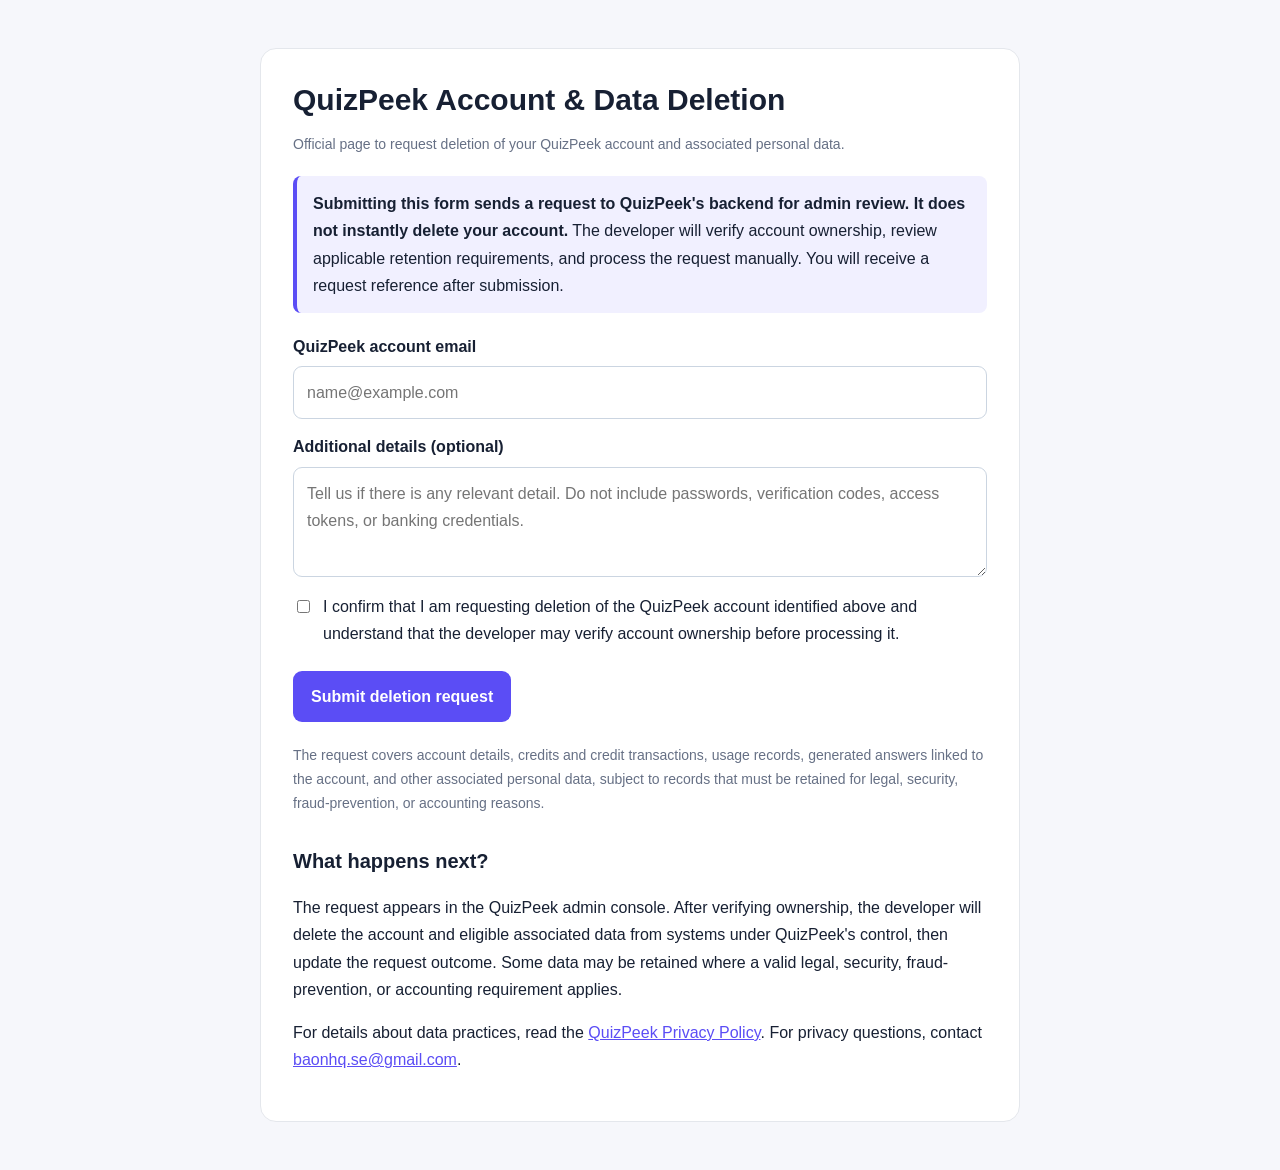
==== commit 1d58f546: "Connect account deletion webpage to admin request API" ====
--- a/delete-account.html
+++ b/delete-account.html
@@ -3,10 +3,10 @@
 <head>
   <meta charset="UTF-8">
   <meta name="viewport" content="width=device-width, initial-scale=1">
-  <meta name="description" content="Request deletion of your QuizPeek account and associated data.">
-  <title>QuizPeek Account & Data Deletion</title>
+  <meta name="description" content="Submit a request to delete your QuizPeek account and associated personal data.">
+  <title>QuizPeek Account &amp; Data Deletion</title>
   <style>
-    :root { color-scheme: light; --bg:#f6f7fb; --card:#fff; --text:#172033; --muted:#667085; --line:#e4e7ec; --accent:#5b4df5; }
+    :root { color-scheme: light; --bg:#f6f7fb; --card:#fff; --text:#172033; --muted:#667085; --line:#e4e7ec; --accent:#5b4df5; --danger:#b42318; --success:#067647; }
     * { box-sizing:border-box; }
     body { margin:0; padding:24px; background:var(--bg); color:var(--text); font:16px/1.7 Arial,sans-serif; }
     main { max-width:760px; margin:24px auto; padding:32px; background:var(--card); border:1px solid var(--line); border-radius:16px; }
@@ -14,39 +14,103 @@
     h2 { margin-top:28px; font-size:20px; }
     .muted { color:var(--muted); font-size:14px; }
     .notice { margin:20px 0; padding:14px 16px; border-left:4px solid var(--accent); background:#f1f0ff; border-radius:8px; }
-    .button { display:inline-block; margin:8px 0; padding:12px 18px; border-radius:9px; background:var(--accent); color:#fff; text-decoration:none; font-weight:700; }
+    label { display:block; font-weight:700; margin:14px 0 6px; }
+    input[type=email], textarea { display:block; width:100%; padding:12px 13px; border:1px solid #cbd5e1; border-radius:9px; color:var(--text); background:#fff; font:inherit; }
+    textarea { min-height:110px; resize:vertical; }
+    .check { display:flex; align-items:flex-start; gap:10px; font-weight:400; margin:16px 0; }
+    .check input { margin-top:7px; }
+    button { display:inline-block; margin:8px 0; padding:12px 18px; border:0; border-radius:9px; background:var(--accent); color:#fff; font:inherit; font-weight:700; cursor:pointer; }
+    button:disabled { opacity:.55; cursor:wait; }
     a { color:var(--accent); }
-    li { margin:8px 0; }
+    .status { display:none; padding:13px 15px; margin-top:16px; border-radius:9px; overflow-wrap:anywhere; }
+    .status.show { display:block; }
+    .status.success { background:#ecfdf3; color:var(--success); border:1px solid #abefc6; }
+    .status.error { background:#fef3f2; color:var(--danger); border:1px solid #fecdca; }
+    .hp { position:absolute; left:-10000px; width:1px; height:1px; overflow:hidden; }
     @media(max-width:600px) { body { padding:0; } main { margin:0; padding:24px 18px; border:0; border-radius:0; } h1 { font-size:26px; } }
   </style>
 </head>
 <body>
   <main>
     <h1>QuizPeek Account &amp; Data Deletion</h1>
-    <p class="muted">Official page for requesting deletion of a QuizPeek account and associated personal data.</p>
+    <p class="muted">Official page to request deletion of your QuizPeek account and associated personal data.</p>
 
     <div class="notice">
-      <strong>This page submits a request; it does not instantly delete your account.</strong>
-      The current QuizPeek backend does not provide self-service account deletion. The developer will review the request, verify account ownership, and process it manually.
+      <strong>Submitting this form sends a request to QuizPeek's backend for admin review. It does not instantly delete your account.</strong>
+      The developer will verify account ownership, review applicable retention requirements, and process the request manually. You will receive a request reference after submission.
     </div>
 
-    <h2>How to request deletion</h2>
-    <ol>
-      <li>Send an email from the email address associated with your QuizPeek account, if you can access it.</li>
-      <li>Use the subject line <strong>QuizPeek account and data deletion request</strong>.</li>
-      <li>Include the QuizPeek account email address. Do not include passwords, verification codes, access tokens, or banking credentials.</li>
-      <li>The developer may ask for reasonable additional information to verify ownership before deleting the account.</li>
-    </ol>
+    <form id="deletionForm">
+      <label for="email">QuizPeek account email</label>
+      <input id="email" name="email" type="email" autocomplete="email" maxlength="254" required placeholder="name@example.com">
 
-    <p><a class="button" href="mailto:baonhq.se@gmail.com?subject=QuizPeek%20account%20and%20data%20deletion%20request&body=Hello%20QuizPeek%20developer%2C%0A%0AI%20request%20deletion%20of%20my%20QuizPeek%20account%20and%20associated%20personal%20data.%0A%0AQuizPeek account email: %0A%0APlease let me know if you need additional information to verify ownership.">Email a deletion request</a></p>
-    <p>Support email: <a href="mailto:baonhq.se@gmail.com">baonhq.se@gmail.com</a></p>
+      <label for="message">Additional details (optional)</label>
+      <textarea id="message" name="message" maxlength="1000" placeholder="Tell us if there is any relevant detail. Do not include passwords, verification codes, access tokens, or banking credentials."></textarea>
 
-    <h2>What data is covered?</h2>
-    <p>The request covers the QuizPeek account and associated personal data, such as the Google account identifier, email/profile details, account settings, credits and credit transactions, usage records, and generated answers linked to the account, subject to any records that must be retained for legal, security, fraud-prevention, or accounting reasons.</p>
+      <div class="hp" aria-hidden="true">
+        <label for="website">Leave this field empty</label>
+        <input id="website" name="website" tabindex="-1" autocomplete="off">
+      </div>
+
+      <label class="check">
+        <input id="confirm" type="checkbox" required>
+        <span>I confirm that I am requesting deletion of the QuizPeek account identified above and understand that the developer may verify account ownership before processing it.</span>
+      </label>
+
+      <button id="submitBtn" type="submit">Submit deletion request</button>
+      <p class="muted">The request covers account details, credits and credit transactions, usage records, generated answers linked to the account, and other associated personal data, subject to records that must be retained for legal, security, fraud-prevention, or accounting reasons.</p>
+      <div id="status" class="status" role="status" aria-live="polite"></div>
+    </form>
 
     <h2>What happens next?</h2>
-    <p>The developer will verify that the requester controls the account, review any applicable retention requirements, and then delete the account and eligible associated data from systems under QuizPeek's control. The developer will reply to confirm the outcome or explain if any data must be retained. Sending this email does not mean deletion has already completed.</p>
-    <p>For details about data practices, read the <a href="./index.html">QuizPeek Privacy Policy</a>.</p>
+    <p>The request appears in the QuizPeek admin console. After verifying ownership, the developer will delete the account and eligible associated data from systems under QuizPeek's control, then update the request outcome. Some data may be retained where a valid legal, security, fraud-prevention, or accounting requirement applies.</p>
+    <p>For details about data practices, read the <a href="./index.html">QuizPeek Privacy Policy</a>. For privacy questions, contact <a href="mailto:baonhq.se@gmail.com">baonhq.se@gmail.com</a>.</p>
   </main>
+  <script>
+    const form = document.getElementById("deletionForm");
+    const submitBtn = document.getElementById("submitBtn");
+    const statusBox = document.getElementById("status");
+
+    function showStatus(message, kind) {
+      statusBox.textContent = message;
+      statusBox.className = "status show " + kind;
+    }
+
+    form.addEventListener("submit", async (event) => {
+      event.preventDefault();
+      if (!form.reportValidity()) return;
+
+      submitBtn.disabled = true;
+      submitBtn.textContent = "Submitting…";
+      statusBox.className = "status";
+      const payload = {
+        email: document.getElementById("email").value.trim(),
+        message: document.getElementById("message").value.trim(),
+        website: document.getElementById("website").value.trim()
+      };
+
+      try {
+        const response = await fetch("https://quizpeek-backend.onrender.com/api/account-deletion-requests/web", {
+          method: "POST",
+          headers: { "Content-Type": "application/json" },
+          body: JSON.stringify(payload)
+        });
+        const data = await response.json().catch(() => ({}));
+
+        if (!response.ok || !data.ok) {
+          throw new Error(data.error || "Could not submit the request. Please try again later.");
+        }
+
+        const reference = data.requestId ? " Reference: #" + data.requestId + "." : "";
+        showStatus((data.message || "Your deletion request has been received.") + reference, "success");
+        form.reset();
+      } catch (error) {
+        showStatus(error.message || "Network error. Please try again later.", "error");
+      } finally {
+        submitBtn.disabled = false;
+        submitBtn.textContent = "Submit deletion request";
+      }
+    });
+  </script>
 </body>
 </html>
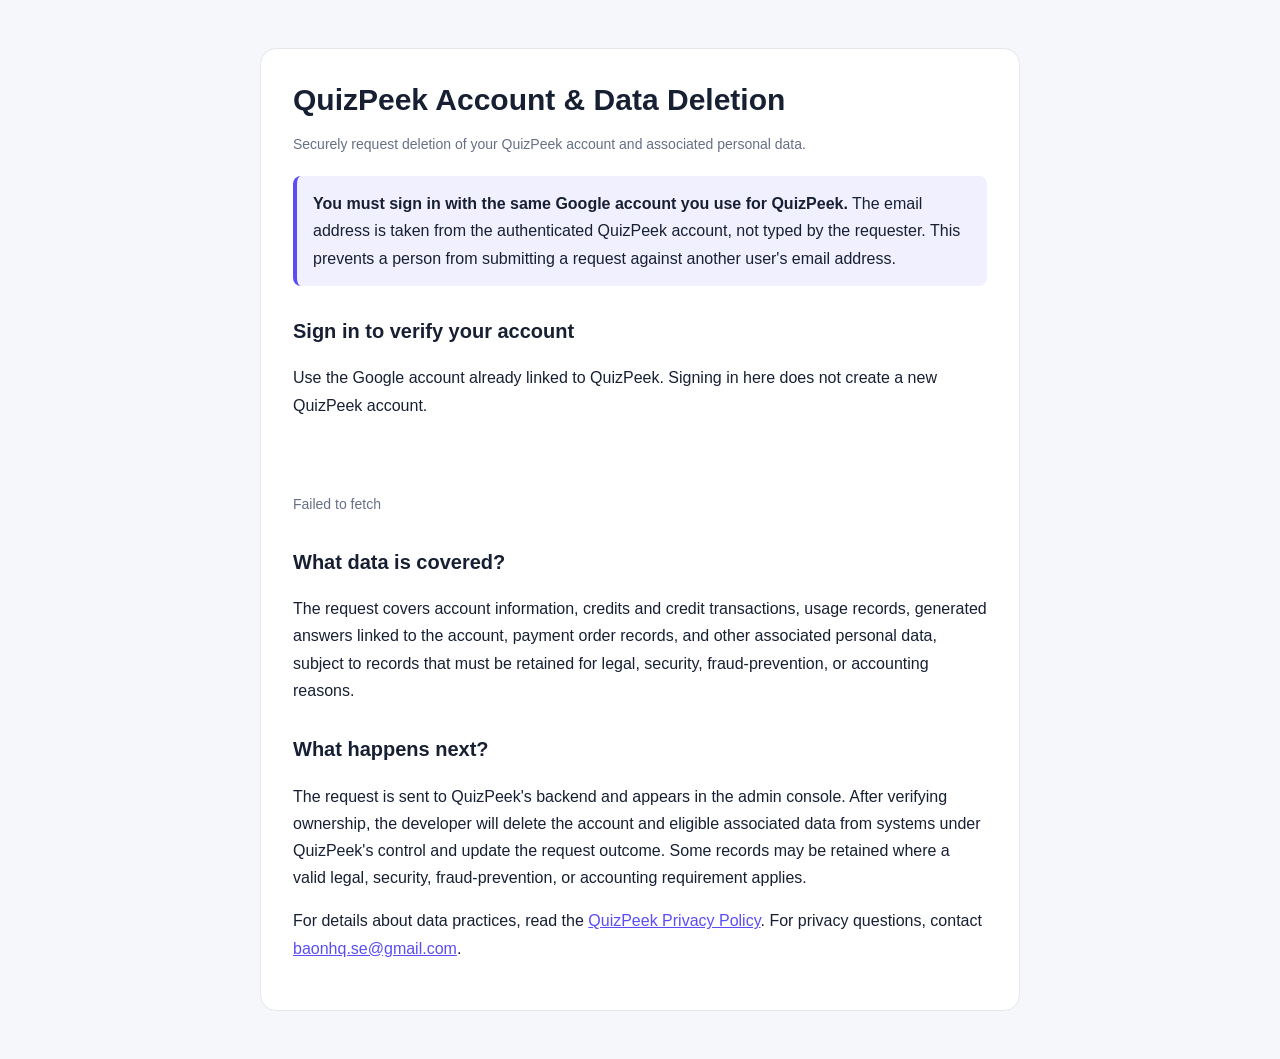
==== commit 01a48225: "Require Google sign-in to request account deletion" ====
--- a/delete-account.html
+++ b/delete-account.html
@@ -3,8 +3,9 @@
 <head>
   <meta charset="UTF-8">
   <meta name="viewport" content="width=device-width, initial-scale=1">
-  <meta name="description" content="Submit a request to delete your QuizPeek account and associated personal data.">
+  <meta name="description" content="Sign in to request deletion of your QuizPeek account and associated personal data.">
   <title>QuizPeek Account &amp; Data Deletion</title>
+  <script src="https://accounts.google.com/gsi/client" async defer></script>
   <style>
     :root { color-scheme: light; --bg:#f6f7fb; --card:#fff; --text:#172033; --muted:#667085; --line:#e4e7ec; --accent:#5b4df5; --danger:#b42318; --success:#067647; }
     * { box-sizing:border-box; }
@@ -14,96 +15,212 @@
     h2 { margin-top:28px; font-size:20px; }
     .muted { color:var(--muted); font-size:14px; }
     .notice { margin:20px 0; padding:14px 16px; border-left:4px solid var(--accent); background:#f1f0ff; border-radius:8px; }
+    .account { padding:14px 16px; background:#f8fafc; border:1px solid var(--line); border-radius:10px; margin:18px 0; overflow-wrap:anywhere; }
     label { display:block; font-weight:700; margin:14px 0 6px; }
-    input[type=email], textarea { display:block; width:100%; padding:12px 13px; border:1px solid #cbd5e1; border-radius:9px; color:var(--text); background:#fff; font:inherit; }
-    textarea { min-height:110px; resize:vertical; }
+    textarea { display:block; width:100%; padding:12px 13px; border:1px solid #cbd5e1; border-radius:9px; color:var(--text); background:#fff; font:inherit; min-height:110px; resize:vertical; }
     .check { display:flex; align-items:flex-start; gap:10px; font-weight:400; margin:16px 0; }
     .check input { margin-top:7px; }
     button { display:inline-block; margin:8px 0; padding:12px 18px; border:0; border-radius:9px; background:var(--accent); color:#fff; font:inherit; font-weight:700; cursor:pointer; }
     button:disabled { opacity:.55; cursor:wait; }
+    button.secondary { background:#fff; color:var(--text); border:1px solid var(--line); }
     a { color:var(--accent); }
     .status { display:none; padding:13px 15px; margin-top:16px; border-radius:9px; overflow-wrap:anywhere; }
     .status.show { display:block; }
     .status.success { background:#ecfdf3; color:var(--success); border:1px solid #abefc6; }
     .status.error { background:#fef3f2; color:var(--danger); border:1px solid #fecdca; }
-    .hp { position:absolute; left:-10000px; width:1px; height:1px; overflow:hidden; }
+    [hidden] { display:none !important; }
+    #googleButton { margin:14px 0; min-height:44px; }
     @media(max-width:600px) { body { padding:0; } main { margin:0; padding:24px 18px; border:0; border-radius:0; } h1 { font-size:26px; } }
   </style>
 </head>
 <body>
   <main>
     <h1>QuizPeek Account &amp; Data Deletion</h1>
-    <p class="muted">Official page to request deletion of your QuizPeek account and associated personal data.</p>
+    <p class="muted">Securely request deletion of your QuizPeek account and associated personal data.</p>
 
     <div class="notice">
-      <strong>Submitting this form sends a request to QuizPeek's backend for admin review. It does not instantly delete your account.</strong>
-      The developer will verify account ownership, review applicable retention requirements, and process the request manually. You will receive a request reference after submission.
+      <strong>You must sign in with the same Google account you use for QuizPeek.</strong>
+      The email address is taken from the authenticated QuizPeek account, not typed by the requester. This prevents a person from submitting a request against another user's email address.
     </div>
 
-    <form id="deletionForm">
-      <label for="email">QuizPeek account email</label>
-      <input id="email" name="email" type="email" autocomplete="email" maxlength="254" required placeholder="name@example.com">
-
-      <label for="message">Additional details (optional)</label>
-      <textarea id="message" name="message" maxlength="1000" placeholder="Tell us if there is any relevant detail. Do not include passwords, verification codes, access tokens, or banking credentials."></textarea>
-
-      <div class="hp" aria-hidden="true">
-        <label for="website">Leave this field empty</label>
-        <input id="website" name="website" tabindex="-1" autocomplete="off">
+    <section id="loginSection">
+      <h2>Sign in to verify your account</h2>
+      <p>Use the Google account already linked to QuizPeek. Signing in here does not create a new QuizPeek account.</p>
+      <div id="googleButton"></div>
+      <p id="loginHelp" class="muted">Loading secure sign-in…</p>
+    </section>
+
+    <section id="requestSection" hidden>
+      <div class="account">
+        <strong>Signed in as</strong>
+        <div id="accountEmail"></div>
+        <button id="logoutBtn" class="secondary" type="button">Sign out</button>
       </div>
 
-      <label class="check">
-        <input id="confirm" type="checkbox" required>
-        <span>I confirm that I am requesting deletion of the QuizPeek account identified above and understand that the developer may verify account ownership before processing it.</span>
-      </label>
-
-      <button id="submitBtn" type="submit">Submit deletion request</button>
-      <p class="muted">The request covers account details, credits and credit transactions, usage records, generated answers linked to the account, and other associated personal data, subject to records that must be retained for legal, security, fraud-prevention, or accounting reasons.</p>
-      <div id="status" class="status" role="status" aria-live="polite"></div>
-    </form>
+      <div class="notice">
+        <strong>Submitting a request does not immediately delete your account.</strong>
+        After you submit, QuizPeek admin will review the request. Account ownership may be verified again before deletion is performed.
+      </div>
+
+      <form id="deletionForm">
+        <label for="message">Additional details (optional)</label>
+        <textarea id="message" name="message" maxlength="1000" placeholder="Add relevant details if needed. Do not include passwords, verification codes, access tokens, or banking credentials."></textarea>
+
+        <label class="check">
+          <input id="confirm" type="checkbox" required>
+          <span>I confirm that I am requesting deletion of the QuizPeek account shown above and its associated personal data.</span>
+        </label>
+
+        <button id="submitBtn" type="submit">Submit deletion request</button>
+      </form>
+    </section>
+
+    <div id="status" class="status" role="status" aria-live="polite"></div>
+
+    <h2>What data is covered?</h2>
+    <p>The request covers account information, credits and credit transactions, usage records, generated answers linked to the account, payment order records, and other associated personal data, subject to records that must be retained for legal, security, fraud-prevention, or accounting reasons.</p>
 
     <h2>What happens next?</h2>
-    <p>The request appears in the QuizPeek admin console. After verifying ownership, the developer will delete the account and eligible associated data from systems under QuizPeek's control, then update the request outcome. Some data may be retained where a valid legal, security, fraud-prevention, or accounting requirement applies.</p>
+    <p>The request is sent to QuizPeek's backend and appears in the admin console. After verifying ownership, the developer will delete the account and eligible associated data from systems under QuizPeek's control and update the request outcome. Some records may be retained where a valid legal, security, fraud-prevention, or accounting requirement applies.</p>
     <p>For details about data practices, read the <a href="./index.html">QuizPeek Privacy Policy</a>. For privacy questions, contact <a href="mailto:baonhq.se@gmail.com">baonhq.se@gmail.com</a>.</p>
   </main>
   <script>
+    const API_BASE = "https://quizpeek-backend.onrender.com";
+    const loginSection = document.getElementById("loginSection");
+    const requestSection = document.getElementById("requestSection");
+    const googleButton = document.getElementById("googleButton");
+    const loginHelp = document.getElementById("loginHelp");
+    const accountEmail = document.getElementById("accountEmail");
+    const logoutBtn = document.getElementById("logoutBtn");
     const form = document.getElementById("deletionForm");
     const submitBtn = document.getElementById("submitBtn");
     const statusBox = document.getElementById("status");
 
+    // Keep the session token in memory; never accept an email as identity.
+    let sessionToken = "";
+    let googleReady = false;
+
     function showStatus(message, kind) {
       statusBox.textContent = message;
       statusBox.className = "status show " + kind;
     }
 
+    function showLogin() {
+      sessionToken = "";
+      accountEmail.textContent = "";
+      form.reset();
+      requestSection.hidden = true;
+      loginSection.hidden = false;
+      if (googleReady && window.google?.accounts?.id) {
+        google.accounts.id.disableAutoSelect();
+        googleButton.replaceChildren();
+        google.accounts.id.renderButton(googleButton, {
+          theme: "outline", size: "large", text: "signin_with",
+          shape: "rectangular", width: 300
+        });
+      }
+    }
+
+    async function handleGoogleCredential(response) {
+      loginHelp.textContent = "Verifying your Google account…";
+      try {
+        const result = await fetch(API_BASE + "/api/auth/google-web-existing", {
+          method: "POST",
+          headers: { "Content-Type": "application/json" },
+          body: JSON.stringify({ idToken: response.credential })
+        });
+        const data = await result.json().catch(() => ({}));
+        if (!result.ok || !data.ok || !data.token || !data.user?.email) {
+          throw new Error(data.error || "Could not verify the existing QuizPeek account.");
+        }
+
+        sessionToken = data.token;
+        accountEmail.textContent = data.user.email;
+        loginSection.hidden = true;
+        requestSection.hidden = false;
+        statusBox.className = "status";
+        loginHelp.textContent = "";
+      } catch (error) {
+        loginHelp.textContent = error.message || "Sign-in failed. Please try again.";
+        showStatus(loginHelp.textContent, "error");
+      }
+    }
+
+    async function initGoogle() {
+      try {
+        const result = await fetch(API_BASE + "/api/admin/config");
+        const config = await result.json();
+        if (!result.ok || !config.ok || !config.googleWebClientId) {
+          throw new Error("Secure sign-in is not configured. Please contact QuizPeek support.");
+        }
+
+        const waitForGoogle = () => new Promise((resolve, reject) => {
+          let tries = 0;
+          const poll = () => {
+            if (window.google?.accounts?.id) return resolve();
+            if (++tries > 100) return reject(new Error("Google Sign-In did not load. Please disable blockers or try again."));
+            setTimeout(poll, 100);
+          };
+          poll();
+        });
+        await waitForGoogle();
+
+        google.accounts.id.initialize({
+          client_id: config.googleWebClientId,
+          callback: handleGoogleCredential,
+          auto_select: false
+        });
+        googleReady = true;
+        google.accounts.id.renderButton(googleButton, {
+          theme: "outline", size: "large", text: "signin_with",
+          shape: "rectangular", width: 300
+        });
+        loginHelp.textContent = "Sign in with the Google account linked to QuizPeek.";
+      } catch (error) {
+        loginHelp.textContent = error.message || "Could not initialize Google Sign-In.";
+      }
+    }
+
     form.addEventListener("submit", async (event) => {
       event.preventDefault();
+      if (!sessionToken) {
+        showStatus("Please sign in with your QuizPeek Google account first.", "error");
+        showLogin();
+        return;
+      }
       if (!form.reportValidity()) return;
 
       submitBtn.disabled = true;
       submitBtn.textContent = "Submitting…";
       statusBox.className = "status";
-      const payload = {
-        email: document.getElementById("email").value.trim(),
-        message: document.getElementById("message").value.trim(),
-        website: document.getElementById("website").value.trim()
-      };
-
       try {
-        const response = await fetch("https://quizpeek-backend.onrender.com/api/account-deletion-requests/web", {
+        const response = await fetch(API_BASE + "/api/account-deletion-requests/web", {
           method: "POST",
-          headers: { "Content-Type": "application/json" },
-          body: JSON.stringify(payload)
+          headers: {
+            "Content-Type": "application/json",
+            "Authorization": "Bearer " + sessionToken
+          },
+          body: JSON.stringify({
+            message: document.getElementById("message").value.trim()
+          })
         });
         const data = await response.json().catch(() => ({}));
 
+        if (response.status === 401 || response.status === 403) {
+          sessionToken = "";
+          throw new Error("Your sign-in has expired or this account is inactive. Please sign in again.");
+        }
         if (!response.ok || !data.ok) {
           throw new Error(data.error || "Could not submit the request. Please try again later.");
         }
 
-        const reference = data.requestId ? " Reference: #" + data.requestId + "." : "";
+        const reference = data.requestId ? " Request reference: #" + data.requestId + "." : "";
         showStatus((data.message || "Your deletion request has been received.") + reference, "success");
         form.reset();
+        requestSection.hidden = true;
+        loginSection.hidden = false;
+        sessionToken = "";
+        loginHelp.textContent = "Your request was submitted. Sign in again only if you need to submit another request.";
       } catch (error) {
         showStatus(error.message || "Network error. Please try again later.", "error");
       } finally {
@@ -111,6 +228,13 @@
         submitBtn.textContent = "Submit deletion request";
       }
     });
+
+    logoutBtn.addEventListener("click", () => {
+      showStatus("You have signed out of the deletion-request page.", "success");
+      showLogin();
+    });
+
+    initGoogle();
   </script>
 </body>
 </html>
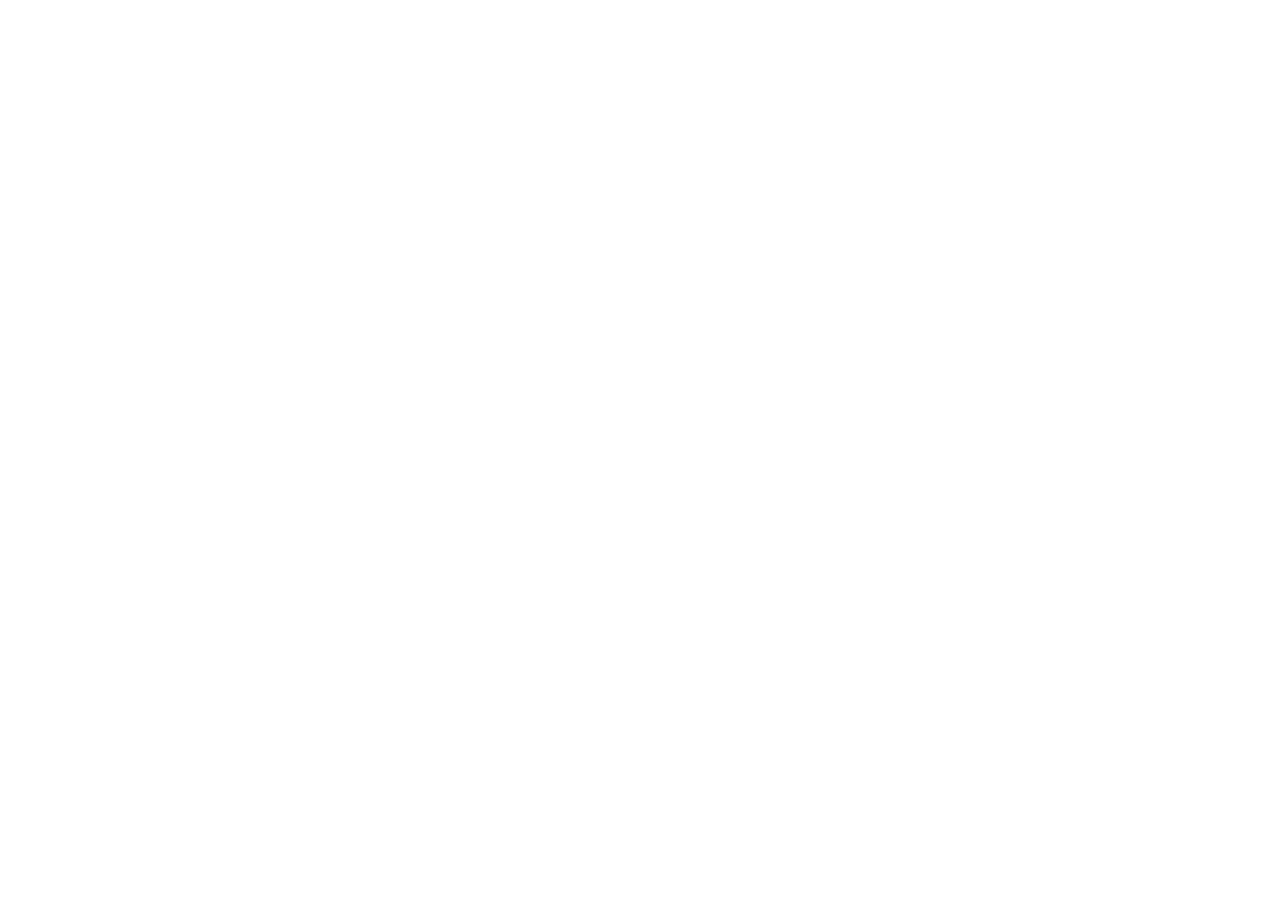
==== commit ab6f3f15: "Redirect deletion page to authenticated backend-hosted page" ====
--- a/delete-account.html
+++ b/delete-account.html
@@ -3,238 +3,24 @@
 <head>
   <meta charset="UTF-8">
   <meta name="viewport" content="width=device-width, initial-scale=1">
-  <meta name="description" content="Sign in to request deletion of your QuizPeek account and associated personal data.">
+  <meta name="description" content="Securely sign in to request deletion of your QuizPeek account and associated personal data.">
+  <meta http-equiv="refresh" content="0; url=https://quizpeek-backend.onrender.com/delete-account">
   <title>QuizPeek Account &amp; Data Deletion</title>
-  <script src="https://accounts.google.com/gsi/client" async defer></script>
+  <script>
+    window.location.replace("https://quizpeek-backend.onrender.com/delete-account");
+  </script>
   <style>
-    :root { color-scheme: light; --bg:#f6f7fb; --card:#fff; --text:#172033; --muted:#667085; --line:#e4e7ec; --accent:#5b4df5; --danger:#b42318; --success:#067647; }
-    * { box-sizing:border-box; }
-    body { margin:0; padding:24px; background:var(--bg); color:var(--text); font:16px/1.7 Arial,sans-serif; }
-    main { max-width:760px; margin:24px auto; padding:32px; background:var(--card); border:1px solid var(--line); border-radius:16px; }
-    h1 { margin:0 0 8px; font-size:30px; line-height:1.25; }
-    h2 { margin-top:28px; font-size:20px; }
-    .muted { color:var(--muted); font-size:14px; }
-    .notice { margin:20px 0; padding:14px 16px; border-left:4px solid var(--accent); background:#f1f0ff; border-radius:8px; }
-    .account { padding:14px 16px; background:#f8fafc; border:1px solid var(--line); border-radius:10px; margin:18px 0; overflow-wrap:anywhere; }
-    label { display:block; font-weight:700; margin:14px 0 6px; }
-    textarea { display:block; width:100%; padding:12px 13px; border:1px solid #cbd5e1; border-radius:9px; color:var(--text); background:#fff; font:inherit; min-height:110px; resize:vertical; }
-    .check { display:flex; align-items:flex-start; gap:10px; font-weight:400; margin:16px 0; }
-    .check input { margin-top:7px; }
-    button { display:inline-block; margin:8px 0; padding:12px 18px; border:0; border-radius:9px; background:var(--accent); color:#fff; font:inherit; font-weight:700; cursor:pointer; }
-    button:disabled { opacity:.55; cursor:wait; }
-    button.secondary { background:#fff; color:var(--text); border:1px solid var(--line); }
-    a { color:var(--accent); }
-    .status { display:none; padding:13px 15px; margin-top:16px; border-radius:9px; overflow-wrap:anywhere; }
-    .status.show { display:block; }
-    .status.success { background:#ecfdf3; color:var(--success); border:1px solid #abefc6; }
-    .status.error { background:#fef3f2; color:var(--danger); border:1px solid #fecdca; }
-    [hidden] { display:none !important; }
-    #googleButton { margin:14px 0; min-height:44px; }
-    @media(max-width:600px) { body { padding:0; } main { margin:0; padding:24px 18px; border:0; border-radius:0; } h1 { font-size:26px; } }
+    body{margin:0;padding:24px;background:#f6f7fb;color:#172033;font:16px/1.7 Arial,sans-serif}
+    main{max-width:680px;margin:40px auto;padding:28px;background:#fff;border:1px solid #e4e7ec;border-radius:16px}
+    a{color:#5b4df5}
   </style>
 </head>
 <body>
   <main>
     <h1>QuizPeek Account &amp; Data Deletion</h1>
-    <p class="muted">Securely request deletion of your QuizPeek account and associated personal data.</p>
-
-    <div class="notice">
-      <strong>You must sign in with the same Google account you use for QuizPeek.</strong>
-      The email address is taken from the authenticated QuizPeek account, not typed by the requester. This prevents a person from submitting a request against another user's email address.
-    </div>
-
-    <section id="loginSection">
-      <h2>Sign in to verify your account</h2>
-      <p>Use the Google account already linked to QuizPeek. Signing in here does not create a new QuizPeek account.</p>
-      <div id="googleButton"></div>
-      <p id="loginHelp" class="muted">Loading secure sign-in…</p>
-    </section>
-
-    <section id="requestSection" hidden>
-      <div class="account">
-        <strong>Signed in as</strong>
-        <div id="accountEmail"></div>
-        <button id="logoutBtn" class="secondary" type="button">Sign out</button>
-      </div>
-
-      <div class="notice">
-        <strong>Submitting a request does not immediately delete your account.</strong>
-        After you submit, QuizPeek admin will review the request. Account ownership may be verified again before deletion is performed.
-      </div>
-
-      <form id="deletionForm">
-        <label for="message">Additional details (optional)</label>
-        <textarea id="message" name="message" maxlength="1000" placeholder="Add relevant details if needed. Do not include passwords, verification codes, access tokens, or banking credentials."></textarea>
-
-        <label class="check">
-          <input id="confirm" type="checkbox" required>
-          <span>I confirm that I am requesting deletion of the QuizPeek account shown above and its associated personal data.</span>
-        </label>
-
-        <button id="submitBtn" type="submit">Submit deletion request</button>
-      </form>
-    </section>
-
-    <div id="status" class="status" role="status" aria-live="polite"></div>
-
-    <h2>What data is covered?</h2>
-    <p>The request covers account information, credits and credit transactions, usage records, generated answers linked to the account, payment order records, and other associated personal data, subject to records that must be retained for legal, security, fraud-prevention, or accounting reasons.</p>
-
-    <h2>What happens next?</h2>
-    <p>The request is sent to QuizPeek's backend and appears in the admin console. After verifying ownership, the developer will delete the account and eligible associated data from systems under QuizPeek's control and update the request outcome. Some records may be retained where a valid legal, security, fraud-prevention, or accounting requirement applies.</p>
-    <p>For details about data practices, read the <a href="./index.html">QuizPeek Privacy Policy</a>. For privacy questions, contact <a href="mailto:baonhq.se@gmail.com">baonhq.se@gmail.com</a>.</p>
+    <p>Redirecting you to QuizPeek's secure sign-in page. You must sign in with the same Google account already linked to QuizPeek before requesting deletion.</p>
+    <p>If you are not redirected automatically, <a href="https://quizpeek-backend.onrender.com/delete-account">continue to the secure account deletion page</a>.</p>
+    <p>For details, read the <a href="./index.html">QuizPeek Privacy Policy</a>.</p>
   </main>
-  <script>
-    const API_BASE = "https://quizpeek-backend.onrender.com";
-    const loginSection = document.getElementById("loginSection");
-    const requestSection = document.getElementById("requestSection");
-    const googleButton = document.getElementById("googleButton");
-    const loginHelp = document.getElementById("loginHelp");
-    const accountEmail = document.getElementById("accountEmail");
-    const logoutBtn = document.getElementById("logoutBtn");
-    const form = document.getElementById("deletionForm");
-    const submitBtn = document.getElementById("submitBtn");
-    const statusBox = document.getElementById("status");
-
-    // Keep the session token in memory; never accept an email as identity.
-    let sessionToken = "";
-    let googleReady = false;
-
-    function showStatus(message, kind) {
-      statusBox.textContent = message;
-      statusBox.className = "status show " + kind;
-    }
-
-    function showLogin() {
-      sessionToken = "";
-      accountEmail.textContent = "";
-      form.reset();
-      requestSection.hidden = true;
-      loginSection.hidden = false;
-      if (googleReady && window.google?.accounts?.id) {
-        google.accounts.id.disableAutoSelect();
-        googleButton.replaceChildren();
-        google.accounts.id.renderButton(googleButton, {
-          theme: "outline", size: "large", text: "signin_with",
-          shape: "rectangular", width: 300
-        });
-      }
-    }
-
-    async function handleGoogleCredential(response) {
-      loginHelp.textContent = "Verifying your Google account…";
-      try {
-        const result = await fetch(API_BASE + "/api/auth/google-web-existing", {
-          method: "POST",
-          headers: { "Content-Type": "application/json" },
-          body: JSON.stringify({ idToken: response.credential })
-        });
-        const data = await result.json().catch(() => ({}));
-        if (!result.ok || !data.ok || !data.token || !data.user?.email) {
-          throw new Error(data.error || "Could not verify the existing QuizPeek account.");
-        }
-
-        sessionToken = data.token;
-        accountEmail.textContent = data.user.email;
-        loginSection.hidden = true;
-        requestSection.hidden = false;
-        statusBox.className = "status";
-        loginHelp.textContent = "";
-      } catch (error) {
-        loginHelp.textContent = error.message || "Sign-in failed. Please try again.";
-        showStatus(loginHelp.textContent, "error");
-      }
-    }
-
-    async function initGoogle() {
-      try {
-        const result = await fetch(API_BASE + "/api/admin/config");
-        const config = await result.json();
-        if (!result.ok || !config.ok || !config.googleWebClientId) {
-          throw new Error("Secure sign-in is not configured. Please contact QuizPeek support.");
-        }
-
-        const waitForGoogle = () => new Promise((resolve, reject) => {
-          let tries = 0;
-          const poll = () => {
-            if (window.google?.accounts?.id) return resolve();
-            if (++tries > 100) return reject(new Error("Google Sign-In did not load. Please disable blockers or try again."));
-            setTimeout(poll, 100);
-          };
-          poll();
-        });
-        await waitForGoogle();
-
-        google.accounts.id.initialize({
-          client_id: config.googleWebClientId,
-          callback: handleGoogleCredential,
-          auto_select: false
-        });
-        googleReady = true;
-        google.accounts.id.renderButton(googleButton, {
-          theme: "outline", size: "large", text: "signin_with",
-          shape: "rectangular", width: 300
-        });
-        loginHelp.textContent = "Sign in with the Google account linked to QuizPeek.";
-      } catch (error) {
-        loginHelp.textContent = error.message || "Could not initialize Google Sign-In.";
-      }
-    }
-
-    form.addEventListener("submit", async (event) => {
-      event.preventDefault();
-      if (!sessionToken) {
-        showStatus("Please sign in with your QuizPeek Google account first.", "error");
-        showLogin();
-        return;
-      }
-      if (!form.reportValidity()) return;
-
-      submitBtn.disabled = true;
-      submitBtn.textContent = "Submitting…";
-      statusBox.className = "status";
-      try {
-        const response = await fetch(API_BASE + "/api/account-deletion-requests/web", {
-          method: "POST",
-          headers: {
-            "Content-Type": "application/json",
-            "Authorization": "Bearer " + sessionToken
-          },
-          body: JSON.stringify({
-            message: document.getElementById("message").value.trim()
-          })
-        });
-        const data = await response.json().catch(() => ({}));
-
-        if (response.status === 401 || response.status === 403) {
-          sessionToken = "";
-          throw new Error("Your sign-in has expired or this account is inactive. Please sign in again.");
-        }
-        if (!response.ok || !data.ok) {
-          throw new Error(data.error || "Could not submit the request. Please try again later.");
-        }
-
-        const reference = data.requestId ? " Request reference: #" + data.requestId + "." : "";
-        showStatus((data.message || "Your deletion request has been received.") + reference, "success");
-        form.reset();
-        requestSection.hidden = true;
-        loginSection.hidden = false;
-        sessionToken = "";
-        loginHelp.textContent = "Your request was submitted. Sign in again only if you need to submit another request.";
-      } catch (error) {
-        showStatus(error.message || "Network error. Please try again later.", "error");
-      } finally {
-        submitBtn.disabled = false;
-        submitBtn.textContent = "Submit deletion request";
-      }
-    });
-
-    logoutBtn.addEventListener("click", () => {
-      showStatus("You have signed out of the deletion-request page.", "success");
-      showLogin();
-    });
-
-    initGoogle();
-  </script>
 </body>
 </html>
